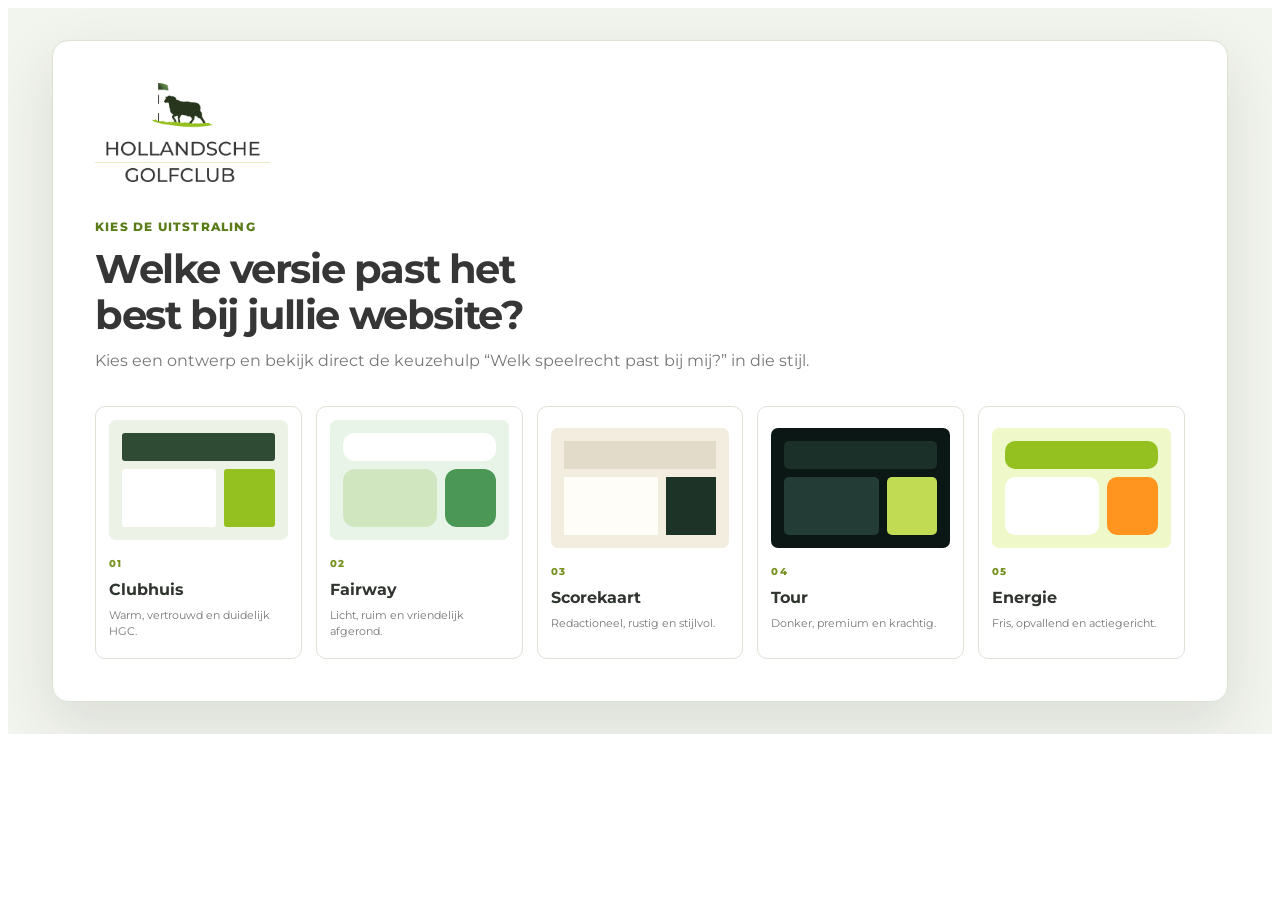
==== index.html @ dd76218d "Rustiger advies en koppen die netjes afbreken Het gemarkeerde blok onderaan de advieskaart zei bij e" ====
<!doctype html>
<html lang="nl">
  <head>
    <meta charset="UTF-8" />
    <meta name="viewport" content="width=device-width, initial-scale=1.0" />
    <meta name="description" content="Ontdek welk speelrecht van de Hollandsche Golfclub het beste bij jouw golfgedrag past." />
    <title>Ontdek jouw beste speelrecht | Hollandsche Golfclub</title>
    <link rel="preconnect" href="https://fonts.googleapis.com" />
    <link rel="preconnect" href="https://fonts.gstatic.com" crossorigin />
    <link href="https://fonts.googleapis.com/css2?family=Montserrat:wght@400;500;600;700;800&display=swap" rel="stylesheet" />
    <link rel="stylesheet" href="wordpress/wp-content/plugins/hgc-keuzehulp/styles.css" />
  </head>
  <body>
    <main class="hgc-calculator hgc-calculator--launcher" data-calculator-mode="launcher" data-design="clubhouse">
      <section class="design-picker" id="hgc-design-picker" aria-labelledby="hgc-design-title">
        <div class="design-picker__header">
          <img src="wordpress/wp-content/plugins/hgc-keuzehulp/assets/hgc-logo.png" alt="Hollandsche Golfclub" />
          <p class="eyebrow">Kies de uitstraling</p>
          <h2 id="hgc-design-title">Welke versie past het best bij jullie website?</h2>
          <p>Kies een ontwerp en bekijk direct de keuzehulp “Welk speelrecht past bij mij?” in die stijl.</p>
        </div>
        <div class="design-options" role="list" aria-label="Beschikbare ontwerpen">
          <button class="design-option design-option--clubhouse" type="button" data-design-choice="clubhouse" role="listitem"><span class="design-preview" aria-hidden="true"><i></i><i></i><i></i></span><span class="design-option__number">01</span><strong>Clubhuis</strong><small>Warm, vertrouwd en duidelijk HGC.</small></button>
          <button class="design-option design-option--fairway" type="button" data-design-choice="fairway" role="listitem"><span class="design-preview" aria-hidden="true"><i></i><i></i><i></i></span><span class="design-option__number">02</span><strong>Fairway</strong><small>Licht, ruim en vriendelijk afgerond.</small></button>
          <button class="design-option design-option--scorecard" type="button" data-design-choice="scorecard" role="listitem"><span class="design-preview" aria-hidden="true"><i></i><i></i><i></i></span><span class="design-option__number">03</span><strong>Scorekaart</strong><small>Redactioneel, rustig en stijlvol.</small></button>
          <button class="design-option design-option--night" type="button" data-design-choice="night" role="listitem"><span class="design-preview" aria-hidden="true"><i></i><i></i><i></i></span><span class="design-option__number">04</span><strong>Tour</strong><small>Donker, premium en krachtig.</small></button>
          <button class="design-option design-option--energy" type="button" data-design-choice="energy" role="listitem"><span class="design-preview" aria-hidden="true"><i></i><i></i><i></i></span><span class="design-option__number">05</span><strong>Energie</strong><small>Fris, opvallend en actiegericht.</small></button>
        </div>
      </section>
      <div class="calculator-stage" data-mode-panel="choice" hidden>
        <button class="launcher-back" type="button" data-back-to-designs><span aria-hidden="true">←</span> Ander ontwerp kiezen</button>
        <div class="hgc-calculator" data-calculator-mode="choice">
      <section class="calculator-shell" id="calculator" aria-labelledby="calculator-title">
        <div class="calculator-topbar">
          <div><p class="eyebrow">Jouw keuzehulp</p><h2 id="calculator-title">Ontdek jouw beste speelrecht</h2></div>
          <div class="calculator-topbar-meta"><img class="calculator-brand-logo" src="wordpress/wp-content/plugins/hgc-keuzehulp/assets/hgc-logo.png" alt="Hollandsche Golfclub" /><p class="step-label" aria-live="polite">Stap <strong id="current-step">1</strong> van 2</p></div>
        </div>
        <div class="progress" aria-hidden="true"><span class="progress-bar" id="progress-bar"></span></div>
        <form id="calculator-form" novalidate>
          <section class="form-step is-active" data-step="1">
            <div class="step-heading"><span class="step-number">01</span><div><h3>Hoe ziet jouw golfjaar eruit?</h3><p>Vul per baantype in hoeveel rondes van 9 holes je ongeveer speelt.</p></div></div>
            <div class="round-plan-grid">
              <article class="round-plan-card">
                <div class="round-plan-title"><span class="choice-icon">9</span><div><h4>Grote baan</h4><p>Volwaardige golfbaan</p></div></div>
                <div class="field-group">
                <div class="field-label-row"><label for="large-rounds-number">Rondes per jaar</label><div class="number-suffix"><input id="large-rounds-number" type="number" min="0" max="400" value="20" inputmode="numeric" /><span>rondes</span></div></div>
                  <input id="large-rounds" class="range" type="range" min="0" max="400" value="20" /><div class="range-scale"><span>0</span><span>200</span><span>400</span></div>
                </div>
                <div class="field-group field-group--last"><label id="large-course-label" for="large-course">Op welke grote baan speel je meestal?</label><select id="large-course" aria-labelledby="large-course-label" required></select><p class="field-help" id="large-course-help">De baan bepaalt hoeveel credits een ronde kost.</p></div>
              </article>
              <article class="round-plan-card">
                <div class="round-plan-title"><span class="choice-icon choice-icon--flag">⚑</span><div><h4>Kleine baan</h4><p>Baan met korte holes</p></div></div>
                <div class="field-group">
                <div class="field-label-row"><label for="small-rounds-number">Rondes per jaar</label><div class="number-suffix"><input id="small-rounds-number" type="number" min="0" max="400" value="10" inputmode="numeric" /><span>rondes</span></div></div>
                  <input id="small-rounds" class="range" type="range" min="0" max="400" value="10" /><div class="range-scale"><span>0</span><span>200</span><span>400</span></div>
                </div>
                <div class="field-group field-group--last"><label id="small-course-label" for="small-course">Op welke kleine baan speel je meestal?</label><select id="small-course" aria-labelledby="small-course-label" required></select><p class="field-help" id="small-course-help">Voor Shortgolf gelden andere creditwaarden.</p></div>
              </article>
            </div>
            <div class="field-row field-row--settings">
              <div class="field-group"><label for="age-category">Voor wie bereken je dit?</label><select id="age-category"><option value="adult">Volwassene</option><option value="youth">Jeugd t/m 17 jaar</option></select></div>
              <label class="toggle-row toggle-row--inline"><input id="off-peak" type="checkbox" /><span class="toggle" aria-hidden="true"></span><span><strong>Ik speel vooral in de daluren</strong><small>We nemen het dalurenspeelrecht mee als dat past.</small></span></label>
            </div>
            <div class="form-error" id="rounds-error" role="alert" hidden>Vul bij de grote of kleine baan minimaal 1 ronde in.</div>
            <div class="form-actions form-actions--end"><button class="button button--primary" type="submit">Ontdek mijn beste speelrecht <span>→</span></button></div>
          </section>
          <section class="form-step result-step" data-step="2" hidden aria-live="polite">
            <div id="result-content"></div>
            <div class="form-actions form-actions--result"><button class="button button--text" type="button" data-back>← Keuzes aanpassen</button><button class="button button--ghost" type="button" id="restart">Opnieuw beginnen</button></div>
          </section>
        </form>
      </section>
        </div>
      </div>
    </main>
    <script src="wordpress/wp-content/plugins/hgc-keuzehulp/hgc-config.js"></script>
    <script src="wordpress/wp-content/plugins/hgc-keuzehulp/calculator.js"></script>
    <script src="wordpress/wp-content/plugins/hgc-keuzehulp/launcher.js"></script>
  </body>
</html>
---- wordpress/wp-content/plugins/hgc-keuzehulp/styles.css ----
.hgc-calculator {
  --ink: #363636;
  --ink-soft: #777777;
  --green: #95c120;
  --green-deep: #263225;
  --green-light: #eaf3d1;
  --lime: #95c120;
  --cream: #f8f8f8;
  --paper: #ffffff;
  --orange: #ff941f;
  --blue: #0c71c3;
  --line: #dedede;
  --shadow: 0 12px 35px rgba(0, 0, 0, 0.1);
  --radius: 8px;
}

.hgc-calculator, .hgc-calculator * { box-sizing: border-box; }
.hgc-calculator { width: 100%; margin: 0; overflow: visible; color: var(--ink); font-family: "Montserrat", Arial, sans-serif; }
.hgc-calculator[data-calculator-mode="launcher"], .hgc-calculator[data-calculator-mode="comparison"] { padding: 32px; overflow: hidden; background: #f2f4ee; }
.hgc-calculator button, .hgc-calculator input, .hgc-calculator select { font: inherit; }
.hgc-calculator button, .hgc-calculator a { -webkit-tap-highlight-color: transparent; }
.hgc-calculator [hidden] { display: none !important; }

/* Het WordPress-thema mag de keuzehulp niet overschrijven. Kleur, regelafstand
   en afbreekstreepjes zetten we daarom zelf: een thema dat h4 wit maakt of
   hyphens aanzet, veranderde anders de weergave op de live site. */
.hgc-calculator { line-height: 1.55; }
.hgc-calculator, .hgc-calculator * { -webkit-hyphens: manual; hyphens: manual; }
.hgc-calculator h1, .hgc-calculator h2, .hgc-calculator h3, .hgc-calculator h4, .hgc-calculator h5, .hgc-calculator h6 { margin-top: 0; color: var(--ink); font-family: "Montserrat", Arial, sans-serif; text-transform: none; text-shadow: none; text-wrap: balance; }
.hgc-calculator p, .hgc-calculator li, .hgc-calculator small, .hgc-calculator strong, .hgc-calculator label, .hgc-calculator span { color: inherit; }

/* Gecombineerde start: één rustige entree voor beide rekenroutes. */
.hgc-calculator--launcher { background: radial-gradient(circle at 12% 8%, rgba(149,193,32,.13), transparent 30%), linear-gradient(145deg, #f5f7f1 0%, #edf2e6 100%); }
.hgc-calculator .launcher-shell { border-color: #d8e3c8; box-shadow: 0 22px 60px rgba(43,61,31,.13); }
.hgc-calculator .launcher-hero { min-height: 270px; padding: 50px 52px; display: grid; grid-template-columns: minmax(0, 1fr) auto; align-items: center; gap: 48px; overflow: hidden; position: relative; color: white; background: linear-gradient(120deg, #223426 0%, #365238 58%, #587a38 100%); }
.hgc-calculator .launcher-hero::before { content: ""; width: 430px; height: 430px; position: absolute; top: -270px; right: 2%; border: 1px solid rgba(255,255,255,.13); border-radius: 50%; box-shadow: 0 0 0 62px rgba(255,255,255,.025), 0 0 0 125px rgba(255,255,255,.02); }
.hgc-calculator .launcher-hero-copy { max-width: 700px; position: relative; z-index: 1; }
.hgc-calculator .launcher-hero .eyebrow { color: #c4e36c; }
.hgc-calculator .launcher-hero h2 { max-width: 690px; margin-bottom: 15px; color: white; font-size: clamp(31px, 4vw, 47px); line-height: 1.08; letter-spacing: -.035em; }
.hgc-calculator .launcher-hero p:last-child { max-width: 620px; margin-bottom: 0; color: rgba(255,255,255,.78); font-size: 16px; line-height: 1.65; }
.hgc-calculator .launcher-logo-card { width: 235px; min-height: 133px; padding: 22px 24px; display: grid; place-items: center; position: relative; z-index: 1; border: 1px solid rgba(255,255,255,.34); border-radius: 10px; background: rgba(255,255,255,.96); box-shadow: 0 14px 35px rgba(12,25,12,.18); }
.hgc-calculator .launcher-logo-card img { display: block; width: 100%; height: auto; }
.hgc-calculator .launcher-body { padding: 42px 52px 40px; }
.hgc-calculator .launcher-heading { margin-bottom: 28px; display: flex; align-items: flex-start; gap: 17px; }
.hgc-calculator .launcher-heading .step-number { padding-top: 7px; }
.hgc-calculator .launcher-heading h3 { margin-bottom: 6px; font-size: 24px; }
.hgc-calculator .launcher-heading p { margin-bottom: 0; color: var(--ink-soft); font-size: 14px; }
.hgc-calculator .launcher-options { display: grid; grid-template-columns: repeat(2, minmax(0, 1fr)); gap: 18px; }
.hgc-calculator .launcher-option { min-width: 0; min-height: 250px; padding: 26px; display: flex; align-items: flex-start; gap: 19px; border: 1px solid #d9e2ce; border-radius: 9px; color: var(--ink); background: linear-gradient(145deg, #fff 0%, #f8faf4 100%); text-align: left; cursor: pointer; box-shadow: 0 5px 18px rgba(47,66,31,.045); transition: transform .22s ease, border-color .22s ease, box-shadow .22s ease; }
.hgc-calculator .launcher-option:hover, .hgc-calculator .launcher-option:focus-visible { outline: 0; transform: translateY(-4px); border-color: #a9c45d; box-shadow: 0 16px 34px rgba(54,75,36,.12); }
.hgc-calculator .launcher-option:focus-visible { box-shadow: 0 0 0 4px rgba(149,193,32,.22), 0 16px 34px rgba(54,75,36,.12); }
.hgc-calculator .launcher-option-icon { flex: 0 0 54px; width: 54px; height: 54px; display: grid; place-items: center; border-radius: 50%; color: #527118; background: #e9f3ce; font-size: 16px; font-weight: 800; }
.hgc-calculator .launcher-option--comparison .launcher-option-icon { color: #9a5918; background: #fff0d9; font-size: 23px; }
.hgc-calculator .launcher-option-copy, .hgc-calculator .launcher-option-copy > span, .hgc-calculator .launcher-option-copy > strong, .hgc-calculator .launcher-option-copy > small { display: block; }
.hgc-calculator .launcher-tag { margin: 3px 0 9px; color: #6e8f25; font-size: 10px; font-weight: 800; letter-spacing: .1em; text-transform: uppercase; }
.hgc-calculator .launcher-option--comparison .launcher-tag { color: #ae6a28; }
.hgc-calculator .launcher-option-copy > strong { max-width: 330px; font-size: 20px; line-height: 1.28; }
.hgc-calculator .launcher-option-copy > small { min-height: 62px; margin-top: 10px; color: var(--ink-soft); font-size: 13px; line-height: 1.55; }
.hgc-calculator .launcher-link { margin-top: 18px; color: #557817; font-size: 13px; font-weight: 800; }
.hgc-calculator .launcher-link b { margin-left: 6px; font-size: 18px; transition: margin .18s; }
.hgc-calculator .launcher-option:hover .launcher-link b { margin-left: 10px; }
.hgc-calculator .launcher-assurance { max-width: max-content; margin: 28px auto 0; padding: 11px 16px; display: flex; align-items: center; gap: 10px; border-radius: 30px; color: #6f786b; background: #f5f8ef; text-align: left; font-size: 11px; }
.hgc-calculator .launcher-assurance span { flex: 0 0 24px; width: 24px; height: 24px; display: grid; place-items: center; border-radius: 50%; color: white; background: #84ae1d; font-size: 11px; font-weight: 800; }
.hgc-calculator .launcher-assurance p { margin: 0; line-height: 1.45; }
.hgc-calculator .launcher-assurance strong { display: block; color: #3f4b3b; font-size: 12px; }
.hgc-calculator .calculator-stage { max-width: 1060px; margin: 0 auto; }
.hgc-calculator .calculator-stage > .hgc-calculator { padding: 0; overflow: visible; background: transparent; }
.hgc-calculator .launcher-back { margin: 0 0 13px; padding: 9px 4px; border: 0; color: #526e24; background: transparent; cursor: pointer; font-size: 13px; font-weight: 700; }
.hgc-calculator .launcher-back:hover { color: #304411; text-decoration: underline; }
.hgc-calculator .launcher-back span { margin-right: 5px; font-size: 17px; }

.hgc-calculator .eyebrow { margin: 0 0 10px; color: #5a7d19; text-transform: uppercase; font-size: 12px; font-weight: 800; letter-spacing: .1em; }
.hgc-calculator h1, .hgc-calculator h2, .hgc-calculator h3, .hgc-calculator h4, .hgc-calculator p { margin-top: 0; }
.hgc-calculator h1, .hgc-calculator h2, .hgc-calculator h3, .hgc-calculator h4, .hgc-calculator .result-hero h3 { font-family: "Montserrat", Arial, sans-serif; }

.hgc-calculator .calculator-shell { scroll-margin-top: 18px; max-width: 1060px; margin: 0 auto; background: var(--paper); border: 1px solid #dfe5d8; border-radius: var(--radius); box-shadow: 0 14px 42px rgba(48, 62, 40, .1); position: relative; z-index: 2; overflow: hidden; }
.hgc-calculator .calculator-topbar { padding: 34px 44px 24px; display: flex; justify-content: space-between; align-items: end; }
.hgc-calculator .calculator-topbar { color: var(--ink); background: linear-gradient(135deg, #ffffff 0%, #f3f7e9 100%); }
.hgc-calculator .calculator-topbar .eyebrow { color: #61831d; }
.hgc-calculator .calculator-topbar h2 { margin-bottom: 0; font-size: 27px; font-weight: 700; }
.hgc-calculator .calculator-topbar-meta { flex: 0 0 auto; display: grid; justify-items: end; gap: 9px; }
.hgc-calculator .calculator-brand-logo { width: 148px; height: auto; display: block; }
.hgc-calculator .step-label { margin: 0; color: #6f786b; font-size: 14px; }
.hgc-calculator .step-label strong { color: #5d7d1d; }
.hgc-calculator .progress { height: 5px; background: #edf0eb; }
.hgc-calculator .progress-bar { display: block; height: 100%; width: 33.333%; background: var(--green); transition: width .35s ease; }
.hgc-calculator .form-step { padding: 44px; animation: stepIn .32s ease both; }
@keyframes stepIn { from { opacity: 0; transform: translateY(8px); } to { opacity: 1; transform: none; } }
.hgc-calculator .step-heading { display: flex; gap: 18px; margin-bottom: 40px; align-items: flex-start; }
.hgc-calculator .step-number { color: var(--orange); font-size: 12px; font-weight: 800; letter-spacing: .1em; padding-top: 8px; }
.hgc-calculator .step-heading h3 { margin-bottom: 5px; font-size: 25px; }
.hgc-calculator .step-heading p { margin: 0; color: var(--ink-soft); }
.hgc-calculator .field-group { min-width: 0; margin: 0 0 34px; padding: 0; border: 0; }
.hgc-calculator .field-group--last { margin-bottom: 0; }
.hgc-calculator .field-group label, .hgc-calculator .field-group legend, .hgc-calculator .cost-panel > label { display: block; margin-bottom: 12px; color: var(--ink); font-weight: 700; font-size: 15px; }
.hgc-calculator .field-label-row { display: flex; align-items: center; justify-content: space-between; gap: 20px; }
.hgc-calculator .number-suffix { height: 48px; display: flex; align-items: center; border: 1px solid var(--line); border-radius: 6px; background: white; overflow: hidden; }
.hgc-calculator .number-suffix input { width: 58px; height: 100%; padding: 0 0 0 13px; border: 0; outline: 0; color: #5a7d19; font-weight: 700; }
.hgc-calculator .number-suffix span { padding-right: 13px; color: var(--ink-soft); font-size: 13px; }
.hgc-calculator .range { width: 100%; height: 8px; margin: 19px 0 4px; appearance: none; border-radius: 20px; background: linear-gradient(90deg, var(--green) 0 23%, #dfe5df 23%); accent-color: var(--green); }
.hgc-calculator .range::-webkit-slider-thumb { appearance: none; width: 27px; height: 27px; border: 5px solid white; border-radius: 50%; background: var(--green); box-shadow: 0 2px 9px rgba(0,0,0,.18); cursor: pointer; }
.hgc-calculator .range-scale { display: flex; justify-content: space-between; color: #839189; font-size: 12px; }
.hgc-calculator .choice-grid { display: grid; gap: 12px; }
.hgc-calculator .choice-grid--two { grid-template-columns: repeat(2, 1fr); }
.hgc-calculator .choice-grid--three { grid-template-columns: repeat(3, 1fr); }
.hgc-calculator .choice-card { min-height: 84px; margin: 0 !important; padding: 15px; border: 1px solid var(--line); border-radius: 6px; display: flex !important; align-items: center; gap: 13px; cursor: pointer; transition: .2s ease; }
.hgc-calculator .choice-card:hover { border-color: #9bb6a7; transform: translateY(-1px); }
.hgc-calculator .choice-card:has(input:checked) { border: 2px solid var(--green); padding: 14px; background: #f7faed; box-shadow: none; }
.hgc-calculator .choice-card input { position: absolute; opacity: 0; pointer-events: none; }
.hgc-calculator .choice-card strong, .hgc-calculator .choice-card small { display: block; }
.hgc-calculator .choice-card small { margin-top: 3px; color: var(--ink-soft); font-weight: 400; }
.hgc-calculator .choice-icon { flex: 0 0 42px; width: 42px; height: 42px; display: grid; place-items: center; border-radius: 50%; background: var(--green-light); color: #5a7d19; font: 800 17px/1 "Montserrat", sans-serif; }
.hgc-calculator .choice-icon--flag { font-family: inherit; }
.hgc-calculator .field-row { display: grid; grid-template-columns: 1.35fr .65fr; gap: 18px; }
.hgc-calculator .round-plan-grid { margin-bottom: 30px; display: grid; grid-template-columns: 1fr; gap: 0; border: 1px solid #dce5d3; border-radius: 10px; background: #fff; box-shadow: 0 10px 28px rgba(48,62,40,.06); }
.hgc-calculator .round-plan-card { min-width: 0; padding: 28px 30px; display: grid; grid-template-columns: 190px minmax(240px, .9fr) minmax(300px, 1.1fr); align-items: start; gap: 28px; border: 0; background: transparent; }
.hgc-calculator .round-plan-card + .round-plan-card { border-top: 1px solid #e5eadf; }
.hgc-calculator .round-plan-card:first-child { border-radius: 9px 9px 0 0; }
.hgc-calculator .round-plan-card:last-child { border-radius: 0 0 9px 9px; }
.hgc-calculator .round-plan-title { margin: 0; padding: 1px 0 0; display: flex; align-items: center; gap: 13px; border: 0; }
.hgc-calculator .round-plan-title .choice-icon { border-radius: 9px; }
.hgc-calculator .round-plan-title h4 { margin: 0 0 4px; font-size: 20px; }
.hgc-calculator .round-plan-title h4 { white-space: nowrap; }
.hgc-calculator .round-plan-title p { margin: 0; color: var(--ink-soft); font-size: 12px; }
.hgc-calculator .round-plan-card .field-group { margin: 0; }
.hgc-calculator .round-plan-card .field-group--last { margin: 0; padding: 0; border: 0; }
.hgc-calculator .round-plan-card .field-label-row { align-items: center; flex-direction: row; gap: 16px; }
.hgc-calculator .round-plan-card .field-label-row label { margin-bottom: 0; line-height: 1.4; }
.hgc-calculator .round-plan-card .number-suffix { flex: 0 0 128px; align-self: auto; border-color: #cad7bd; background: #fbfcf8; }
.hgc-calculator .round-plan-card .number-suffix input { flex: 1; width: 56px; font-size: 17px; }
.hgc-calculator .round-plan-card .range { margin-top: 22px; }
.hgc-calculator .round-plan-card .course-picker-button { min-height: 54px; }
.hgc-calculator .field-row--settings { margin-top: 4px; grid-template-columns: .7fr 1.3fr; align-items: stretch; }
.hgc-calculator .toggle-row--inline { min-height: 54px; margin: 0 0 34px; padding: 12px 16px; }
.hgc-calculator select { width: 100%; height: 54px; padding: 0 45px 0 16px; border: 1px solid var(--line); border-radius: 6px; color: var(--ink); background: white; outline: 0; }
.hgc-calculator select:focus, .hgc-calculator input:focus-visible { border-color: var(--green); box-shadow: 0 0 0 3px rgba(149,193,32,.18); }
.hgc-calculator .course-select-native { display: none !important; }
.hgc-calculator .course-picker { position: relative; z-index: 12; }
.hgc-calculator .course-picker.is-open { z-index: 100; }
.hgc-calculator .course-picker-button { width: 100%; min-height: 60px; padding: 10px 12px 10px 16px; display: flex; align-items: center; justify-content: space-between; gap: 16px; border: 1px solid var(--line); border-radius: 7px; color: var(--ink); background: white; text-align: left; cursor: pointer; transition: border-color .18s, box-shadow .18s, background .18s; }
.hgc-calculator .course-picker-button:hover { border-color: #a8bc78; background: #fcfdf9; }
.hgc-calculator .course-picker-button:focus-visible, .hgc-calculator .course-picker.is-open .course-picker-button { outline: 0; border-color: var(--green); box-shadow: 0 0 0 3px rgba(149,193,32,.18); }
.hgc-calculator .course-picker-value { min-width: 0; display: block; }
.hgc-calculator .course-picker-value strong, .hgc-calculator .course-picker-value small { display: block; overflow: hidden; text-overflow: ellipsis; white-space: nowrap; }
.hgc-calculator .course-picker-value strong { font-size: 14px; font-weight: 700; }
.hgc-calculator .course-picker-value small { margin-top: 3px; color: var(--ink-soft); font-size: 12px; }
.hgc-calculator .course-picker-chevron { flex: 0 0 34px; width: 34px; height: 34px; display: grid; place-items: center; border-radius: 50%; color: #587816; background: var(--green-light); font-size: 22px; line-height: 1; transition: transform .2s; }
.hgc-calculator .course-picker.is-open .course-picker-chevron { transform: rotate(180deg); }
.hgc-calculator .course-picker-menu { position: absolute; top: calc(100% + 8px); right: 0; left: 0; max-height: 330px; padding: 7px; overflow-y: auto; border: 1px solid #cfdabc; border-radius: 8px; background: white; box-shadow: 0 18px 42px rgba(48, 62, 40, .18); }
.hgc-calculator .course-picker-option { width: 100%; min-height: 56px; padding: 10px 12px; display: flex; align-items: center; justify-content: space-between; gap: 14px; border: 0; border-radius: 6px; color: var(--ink); background: transparent; text-align: left; cursor: pointer; }
.hgc-calculator .course-picker-option + .course-picker-option { margin-top: 2px; }
.hgc-calculator .course-picker-option:hover, .hgc-calculator .course-picker-option:focus-visible { outline: 0; background: #f3f7e9; }
.hgc-calculator .course-picker-option[aria-selected="true"] { color: #405d0f; background: #eaf3cf; }
.hgc-calculator .course-picker-option strong, .hgc-calculator .course-picker-option small { display: block; }
.hgc-calculator .course-picker-option strong { font-size: 13px; font-weight: 700; }
.hgc-calculator .course-picker-option small { margin-top: 3px; color: var(--ink-soft); font-size: 11px; }
.hgc-calculator .course-picker-check { flex: 0 0 25px; width: 25px; height: 25px; display: grid; place-items: center; border-radius: 50%; color: white; background: #7fa719; font-size: 12px; font-weight: 800; opacity: 0; }
.hgc-calculator .course-picker-option[aria-selected="true"] .course-picker-check { opacity: 1; }
.hgc-calculator .course-picker-menu::-webkit-scrollbar { width: 10px; }
.hgc-calculator .course-picker-menu::-webkit-scrollbar-track { background: #f3f5ef; }
.hgc-calculator .course-picker-menu::-webkit-scrollbar-thumb { border: 3px solid #f3f5ef; border-radius: 10px; background: #a9bd75; }
.hgc-calculator .field-help, .hgc-calculator .cost-panel p { margin: 8px 0 0; color: var(--ink-soft); font-size: 12px; }
.hgc-calculator .toggle-row { padding: 18px; margin-bottom: 36px; display: flex; align-items: center; gap: 13px; border-radius: 6px; background: #f8f8f8; cursor: pointer; }
.hgc-calculator .toggle-row input { position: absolute; opacity: 0; }
.hgc-calculator .toggle { flex: 0 0 44px; width: 44px; height: 25px; padding: 3px; border-radius: 20px; background: #b9c4bd; transition: .2s; }
.hgc-calculator .toggle::after { content: ""; display: block; width: 19px; height: 19px; border-radius: 50%; background: white; box-shadow: 0 2px 5px rgba(0,0,0,.15); transition: .2s; }
.hgc-calculator .toggle-row input:checked + .toggle { background: var(--green); }
.hgc-calculator .toggle-row input:checked + .toggle::after { transform: translateX(19px); }
.hgc-calculator .toggle-row strong, .hgc-calculator .toggle-row small { display: block; }
.hgc-calculator .toggle-row small { margin-top: 3px; color: var(--ink-soft); font-size: 12px; }
.hgc-calculator .toggle-row--compact { margin-top: 28px; }
.hgc-calculator .form-actions { padding-top: 10px; display: flex; align-items: center; justify-content: space-between; gap: 14px; }
.hgc-calculator .form-actions--end { justify-content: flex-end; }
.hgc-calculator .button { min-height: 52px; padding: 0 22px; border: 0; border-radius: 6px; display: inline-flex; align-items: center; justify-content: center; gap: 14px; text-decoration: none; cursor: pointer; font-weight: 700; transition: transform .18s, box-shadow .18s, background .18s; }
.hgc-calculator .button:hover { transform: translateY(-2px); }
.hgc-calculator .button--primary { background: var(--green); color: white; box-shadow: none; }
.hgc-calculator .button--primary:hover { background: #86b519; box-shadow: none; }
.hgc-calculator .button--primary span { color: white; font-size: 20px; }
.hgc-calculator .button--text { padding-left: 0; background: transparent; color: #5a7d19; }
.hgc-calculator .button--ghost { background: #f0f0f0; color: var(--ink); }
.hgc-calculator .segmented-control { padding: 5px; display: grid; grid-template-columns: 1fr 1fr; border-radius: 6px; background: #f0f0f0; }
.hgc-calculator .segmented-control label { margin: 0 !important; cursor: pointer; }
.hgc-calculator .segmented-control input { position: absolute; opacity: 0; }
.hgc-calculator .segmented-control span { min-height: 48px; padding: 10px; display: grid; place-items: center; border-radius: 4px; text-align: center; color: var(--ink-soft); font-size: 14px; }
.hgc-calculator .segmented-control input:checked + span { color: #5a7d19; background: white; box-shadow: 0 2px 8px rgba(0,0,0,.08); }
.hgc-calculator .cost-panel { padding: 30px; border: 1px solid var(--line); border-radius: 6px; background: #f8f8f8; }
.hgc-calculator .currency-input { display: flex; align-items: center; border-bottom: 2px solid var(--green); }
.hgc-calculator .currency-input span { color: #5a7d19; font: 700 33px/1 "Montserrat", sans-serif; }
.hgc-calculator .currency-input input { width: 100%; padding: 6px 10px 9px; border: 0; outline: 0; background: transparent; color: var(--ink); font: 700 42px/1 "Montserrat", sans-serif; }
.hgc-calculator .form-error { margin: -20px 0 18px; padding: 12px 15px; border-radius: 10px; color: #8b271f; background: #fce8e5; font-size: 13px; }

.hgc-calculator .result-step { padding-top: 0; }
.hgc-calculator .result-hero { margin: 0 -44px; padding: 49px 44px 43px; text-align: center; background: linear-gradient(135deg, #f7faef 0%, #eaf2d8 100%); color: var(--ink); position: relative; overflow: hidden; border-bottom: 1px solid #d8e4bd; }
.hgc-calculator .result-hero::before, .hgc-calculator .result-hero::after { content: ""; position: absolute; border: 1px solid rgba(104,137,35,.13); border-radius: 50%; }
.hgc-calculator .result-hero::before { width: 300px; height: 300px; top: -160px; left: -70px; }
.hgc-calculator .result-hero::after { width: 230px; height: 230px; right: -100px; bottom: -145px; }
.hgc-calculator .result-hero--extra { background: linear-gradient(135deg, #fff8f1 0%, #f7e8da 100%); border-bottom-color: #edd6c4; }
.hgc-calculator .result-hero--equal { background: linear-gradient(135deg, #f5f8ef 0%, #e4ecd9 100%); }
.hgc-calculator .result-check { width: 42px; height: 42px; margin: 0 auto 16px; display: grid; place-items: center; border-radius: 50%; color: white; background: #89b719; font-weight: 800; box-shadow: 0 7px 18px rgba(111,151,22,.22); }
.hgc-calculator .result-hero .eyebrow { color: #63851d; }
.hgc-calculator .result-hero h3 { max-width: 700px; margin: 0 auto 12px; font-size: clamp(31px, 4vw, 48px); line-height: 1.05; }
.hgc-calculator .result-hero > p:last-child { margin-bottom: 0; color: #707a6c; }
.hgc-calculator .choice-costs { padding: 34px 0 4px; display: grid; grid-template-columns: repeat(3, minmax(0, 1fr)); gap: 14px; }
.hgc-calculator .choice-costs article { padding: 22px; border: 1px solid var(--line); border-radius: 7px; background: white; }
.hgc-calculator .choice-costs .choice-costs-total { border-color: #cadd98; background: #f5f9e9; }
.hgc-calculator .choice-costs p { margin: 0 0 12px; color: var(--ink-soft); font-size: 11px; font-weight: 800; letter-spacing: .08em; text-transform: uppercase; }
.hgc-calculator .choice-costs strong { display: block; color: var(--ink); font: 700 29px/1 "Montserrat", sans-serif; }
.hgc-calculator .choice-costs article > span { display: block; margin-top: 7px; color: var(--ink-soft); font-size: 12px; }
.hgc-calculator .comparison { padding: 40px 0 30px; display: grid; grid-template-columns: 1fr auto 1fr; align-items: stretch; gap: 22px; }
.hgc-calculator .comparison article { padding: 24px; border: 1px solid var(--line); border-radius: 6px; }
.hgc-calculator .comparison article p { margin-bottom: 15px; color: var(--ink-soft); font-size: 13px; font-weight: 700; text-transform: uppercase; letter-spacing: .09em; }
.hgc-calculator .comparison strong, .hgc-calculator .comparison span, .hgc-calculator .comparison b { display: block; }
.hgc-calculator .comparison strong { color: var(--ink); font: 700 35px/1 "Montserrat", sans-serif; }
.hgc-calculator .comparison span { margin: 6px 0 18px; color: var(--ink-soft); font-size: 13px; }
.hgc-calculator .comparison b { color: #5a7d19; font-size: 14px; }
.hgc-calculator .comparison-hgc { border-color: #cadd98 !important; background: #f7faed; }
.hgc-calculator .comparison-arrow { align-self: center; color: #5a7d19; font-size: 27px; }
.hgc-calculator .difference-card { padding: 19px 26px; border-radius: 6px; display: flex; align-items: center; justify-content: space-between; background: var(--lime); color: var(--green-deep); }
.hgc-calculator .difference-card--extra { background: #f6d8c8; color: #71371e; }
.hgc-calculator .difference-card--equal { background: var(--green-light); }
.hgc-calculator .difference-card > span { font-size: 13px; font-weight: 700; text-transform: uppercase; letter-spacing: .12em; }
.hgc-calculator .difference-card strong { font: 800 29px/1 "Montserrat", sans-serif; }
.hgc-calculator .difference-card small { font: 500 13px/1 "Montserrat", sans-serif; }
.hgc-calculator .recommendation { margin-top: 30px; padding: 30px; border: 1px solid var(--line); border-radius: 6px; display: grid; grid-template-columns: 1fr auto; align-items: center; gap: 24px; }
.hgc-calculator .recommendation--featured { border: 2px solid #bdd375; background: linear-gradient(135deg, #fff 0%, #f8fbeF 100%); box-shadow: 0 12px 30px rgba(75, 100, 36, .08); }
.hgc-calculator .recommendation h4 { margin-bottom: 9px; font-size: 23px; }
.hgc-calculator .recommendation-main > p:not(.eyebrow) { margin-bottom: 13px; color: var(--ink-soft); line-height: 1.55; }
.hgc-calculator .recommendation ul { margin: 0; padding-left: 18px; color: var(--ink-soft); font-size: 12px; }
.hgc-calculator .recommendation li + li { margin-top: 4px; }
.hgc-calculator .package-instruction { padding: 12px 14px; border-left: 3px solid var(--green); color: var(--ink) !important; background: #f3f7e9; font-size: 13px; font-weight: 650; }
.hgc-calculator .registration-switch { margin: 0 0 22px; }
.hgc-calculator .greenfee-note { margin: 14px 0 0; padding: 12px 14px; border-left: 3px solid var(--green); background: #f3f7e9; color: var(--ink); font-size: 13px; font-weight: 650; }
.hgc-calculator .coverage-warning { margin: 14px 0 0; padding: 12px 14px; border-left: 3px solid var(--orange); background: #fdf2e6; color: var(--ink); font-size: 13px; font-weight: 650; }
.hgc-calculator .registration-note { margin-bottom: 0 !important; font-size: 12px; }

/* Gemengd speelbeeld: de bezoeker kiest zelf tussen beide speelrechten. */
.hgc-calculator .advice-choice { display: grid; grid-template-columns: 1fr 1fr; gap: 20px; }
.hgc-calculator .advice-card { padding: 28px; border: 2px solid var(--line); border-radius: 8px; display: flex; flex-direction: column; background: white; box-shadow: 0 10px 28px rgba(48, 62, 40, .06); }
.hgc-calculator .advice-card--credits { border-color: #bdd375; background: linear-gradient(135deg, #fff 0%, #f8fbef 100%); }
.hgc-calculator .advice-card--shortgolf { border-color: #f4c088; background: linear-gradient(135deg, #fff 0%, #fff6ec 100%); }
.hgc-calculator .advice-card-question { margin-bottom: 14px; padding-bottom: 13px; border-bottom: 1px solid #e7ece0; color: var(--ink); font-size: 15px; font-weight: 800; }
.hgc-calculator .advice-card--shortgolf .advice-card-question { border-bottom-color: #f6e0c6; }
.hgc-calculator .advice-card .eyebrow { margin-bottom: 6px; }
.hgc-calculator .advice-card--shortgolf .eyebrow { color: var(--orange); }
.hgc-calculator .advice-card h4 { margin-bottom: 12px; font-size: 20px; line-height: 1.3; }
.hgc-calculator .advice-card-amount, .hgc-calculator .recommendation-amount, .hgc-calculator .next-option-amount { margin-bottom: 13px; color: var(--ink) !important; font: 800 32px/1 "Montserrat", sans-serif; }
.hgc-calculator .advice-card-amount small, .hgc-calculator .recommendation-amount small, .hgc-calculator .next-option-amount small { display: block; margin-top: 6px; color: var(--ink-soft); font: 500 13px/1.4 "Montserrat", sans-serif; }
.hgc-calculator .next-option-amount { font-size: 24px; }
.hgc-calculator .advice-card-coverage { margin-bottom: 13px; color: var(--ink-soft) !important; font-size: 13px; line-height: 1.55; }
.hgc-calculator .advice-card-instruction { margin-bottom: 20px; padding: 12px 14px; border-left: 3px solid var(--green); color: var(--ink) !important; background: #f3f7e9; font-size: 13px; font-weight: 650; }
.hgc-calculator .advice-card--shortgolf .advice-card-instruction { border-left-color: var(--orange); background: #fdf2e6; }
.hgc-calculator .advice-card-benefits-title { margin-bottom: 10px; color: var(--ink-soft) !important; font-size: 12px; font-weight: 800; text-transform: uppercase; letter-spacing: .09em; }
.hgc-calculator .advice-card-benefits { margin: 0 0 22px; padding: 0; display: grid; gap: 9px; list-style: none; }
.hgc-calculator .advice-card-benefits li { display: flex; align-items: flex-start; gap: 10px; color: var(--ink); font-size: 13px; font-weight: 600; line-height: 1.45; }
.hgc-calculator .advice-card-benefits li span { flex: 0 0 20px; width: 20px; height: 20px; display: grid; place-items: center; border-radius: 50%; color: white; background: #7fa719; font-size: 11px; font-weight: 800; }
.hgc-calculator .advice-card--shortgolf .advice-card-benefits li span { background: var(--orange); }
.hgc-calculator [data-registration-row][hidden] { display: none !important; }
.hgc-calculator .advice-card .button { margin-top: auto; }
.hgc-calculator .recommendation--shortgolf { border-color: #f4c088; background: linear-gradient(135deg, #fff 0%, #fff6ec 100%); }
.hgc-calculator .recommendation--shortgolf .eyebrow { color: var(--orange); }
.hgc-calculator .recommendation--shortgolf .package-instruction { border-left-color: var(--orange); background: #fdf2e6; }
.hgc-calculator .button--cta, .hgc-calculator .button--cta-tracked { max-width: 330px; min-height: 58px; white-space: normal; text-align: center; }
.hgc-calculator .button--cta { background: var(--orange); }
.hgc-calculator .button--cta:hover { background: #ff6600; }
.hgc-calculator .button--shortgolf { background: var(--orange); color: white; }
.hgc-calculator .button--shortgolf:hover { background: #ff6600; }
.hgc-calculator .button--shortgolf span { color: white; font-size: 20px; }
.hgc-calculator .button--secondary { border: 1px solid #8bb327; color: #567619; background: white; white-space: nowrap; }
.hgc-calculator .button--secondary:hover { background: #f6f9ee; }
.hgc-calculator .recommendation-actions { display: grid; gap: 9px; }
.hgc-calculator .next-option { margin-top: 14px; padding: 23px 25px; display: grid; grid-template-columns: 1fr auto; align-items: center; gap: 24px; border: 1px solid #d9e5bd; border-radius: 6px; background: #f6f9ee; }
.hgc-calculator .next-option .eyebrow { margin-bottom: 7px; }
.hgc-calculator .next-option h4 { margin-bottom: 7px; font-size: 18px; }
.hgc-calculator .next-option p:last-child { margin-bottom: 0; color: var(--ink-soft); font-size: 13px; line-height: 1.55; }
.hgc-calculator .next-option-link { color: #527417; font-size: 13px; font-weight: 800; text-decoration: none; white-space: nowrap; }
.hgc-calculator .next-option-link:hover { text-decoration: underline; }
.hgc-calculator .next-option-actions { display: grid; justify-items: end; gap: 9px; }
.hgc-calculator .included-benefits { margin-top: 22px; padding: 30px; border: 2px solid #cadd98; border-radius: 8px; background: linear-gradient(135deg, #fbfdf6 0%, #f0f6df 100%); box-shadow: 0 10px 28px rgba(86, 118, 25, .08); }
.hgc-calculator .included-benefits .eyebrow { margin-bottom: 6px; color: #5a7d19; }
.hgc-calculator .included-benefits h4 { margin-bottom: 22px; color: var(--ink); font-size: 24px; }
.hgc-calculator .included-benefits ul { margin: 0; padding: 0; display: grid; grid-template-columns: 1fr 1fr; gap: 13px 24px; list-style: none; }
.hgc-calculator .included-benefits li { display: flex; align-items: flex-start; gap: 11px; color: var(--ink); font-size: 14px; font-weight: 600; line-height: 1.45; }
.hgc-calculator .included-benefits li span { flex: 0 0 24px; width: 24px; height: 24px; display: grid; place-items: center; border-radius: 50%; color: white; background: #7fa719; font-size: 12px; font-weight: 800; }
/* Ontwerpkeuze: vijf visuele richtingen met dezelfde calculatorinhoud. */
.hgc-calculator .design-picker { width: min(1180px, calc(100% - 24px)); min-width: 0; scroll-margin-top: 18px; margin: 0 auto; padding: 42px; border: 1px solid #dbe3d4; border-radius: 16px; background: #fff; box-shadow: 0 22px 60px rgba(43,61,31,.12); }
.hgc-calculator .design-picker__header { max-width: 720px; margin-bottom: 32px; }
.hgc-calculator .design-picker__header img { width: 175px; height: auto; margin-bottom: 28px; }
.hgc-calculator .design-picker__header h2 { margin-bottom: 10px; font-size: clamp(27px, 3.5vw, 40px); line-height: 1.14; letter-spacing: -.035em; }
.hgc-calculator .design-picker__header > p:last-child { margin-bottom: 0; color: var(--ink-soft); line-height: 1.65; }
.hgc-calculator .design-options { display: grid; grid-template-columns: repeat(5, minmax(0, 1fr)); gap: 14px; }
.hgc-calculator .design-option { min-width: 0; padding: 13px 13px 18px; border: 1px solid #dce3d7; border-radius: 10px; color: #303530; background: #fff; text-align: left; cursor: pointer; transition: transform .2s, border-color .2s, box-shadow .2s; }
.hgc-calculator .design-option:hover, .hgc-calculator .design-option:focus-visible { outline: 0; transform: translateY(-4px); border-color: #91b53b; box-shadow: 0 15px 30px rgba(45,61,34,.13); }
.hgc-calculator .design-option:focus-visible { box-shadow: 0 0 0 4px rgba(149,193,32,.2), 0 15px 30px rgba(45,61,34,.13); }
.hgc-calculator .design-preview { height: 120px; margin-bottom: 16px; padding: 13px; display: grid; grid-template-columns: 1.3fr .7fr; grid-template-rows: 28px 1fr; gap: 8px; overflow: hidden; border-radius: 7px; background: var(--preview-bg); }
.hgc-calculator .design-preview i { display: block; border-radius: var(--preview-radius, 3px); background: var(--preview-card); }
.hgc-calculator .design-preview i:first-child { grid-column: 1 / -1; background: var(--preview-hero); }
.hgc-calculator .design-preview i:last-child { background: var(--preview-accent); }
.hgc-calculator .design-option__number { display: block; margin-bottom: 6px; color: #789323; font-size: 10px; font-weight: 800; letter-spacing: .12em; }
.hgc-calculator .design-option strong, .hgc-calculator .design-option small { display: block; }
.hgc-calculator .design-option strong { font-size: 16px; }
.hgc-calculator .design-option small { margin-top: 6px; color: #777; font-size: 11px; line-height: 1.45; }
.hgc-calculator .design-option--clubhouse { --preview-bg: #edf2e6; --preview-hero: #304b34; --preview-card: #fff; --preview-accent: #95c120; }
.hgc-calculator .design-option--fairway { --preview-bg: #e8f4e7; --preview-hero: #fff; --preview-card: #cfe6bf; --preview-accent: #4b9856; --preview-radius: 12px; }
.hgc-calculator .design-option--scorecard { --preview-bg: #f2eddf; --preview-hero: #e2dbc9; --preview-card: #fffdf7; --preview-accent: #1d3327; --preview-radius: 0; }
.hgc-calculator .design-option--night { --preview-bg: #0b1715; --preview-hero: #1c302a; --preview-card: #233c35; --preview-accent: #c1dc52; --preview-radius: 5px; }
.hgc-calculator .design-option--energy { --preview-bg: #eff8c9; --preview-hero: #95c120; --preview-card: #fff; --preview-accent: #ff941f; --preview-radius: 10px; }
.hgc-calculator .launcher-design-back { margin: -14px 0 25px; padding: 7px 0; border: 0; color: #5a7720; background: transparent; cursor: pointer; font-size: 12px; font-weight: 700; }
.hgc-calculator .launcher-design-back:hover { text-decoration: underline; }
.hgc-calculator .launcher-design-back span { margin-right: 5px; }

/* 02 Fairway: zacht, luchtig en organisch. */
.hgc-calculator[data-design="fairway"] { --green: #4d9b59; --green-deep: #183b29; --green-light: #dff0da; --orange: #d98b32; --line: #cfe0cb; --radius: 24px; background: linear-gradient(145deg, #eef8ed, #dfeede); }
.hgc-calculator[data-design="fairway"] .calculator-shell { border: 0; border-radius: 24px; box-shadow: 0 20px 55px rgba(36,83,45,.12); }
.hgc-calculator[data-design="fairway"] .launcher-hero { color: #183b29; background: radial-gradient(circle at 84% 20%, #cbe8bd 0 18%, transparent 19%), linear-gradient(135deg, #fff 0%, #e8f5e4 100%); }
.hgc-calculator[data-design="fairway"] .launcher-hero h2 { color: #183b29; }
.hgc-calculator[data-design="fairway"] .launcher-hero .eyebrow { color: #43834e; }
.hgc-calculator[data-design="fairway"] .launcher-hero p:last-child { color: #617767; }
.hgc-calculator[data-design="fairway"] .launcher-logo-card { border: 0; border-radius: 20px; box-shadow: 0 12px 30px rgba(41,92,50,.12); }
.hgc-calculator[data-design="fairway"] .launcher-option, .hgc-calculator[data-design="fairway"] .round-plan-grid, .hgc-calculator[data-design="fairway"] .round-plan-card, .hgc-calculator[data-design="fairway"] .recommendation, .hgc-calculator[data-design="fairway"] .next-option, .hgc-calculator[data-design="fairway"] .included-benefits { border-radius: 18px; }
.hgc-calculator[data-design="fairway"] .button, .hgc-calculator[data-design="fairway"] select, .hgc-calculator[data-design="fairway"] .course-picker-button { border-radius: 14px; }
.hgc-calculator[data-design="fairway"] .calculator-topbar { background: linear-gradient(135deg, #fff, #eaf6e6); }

/* 03 Scorekaart: redactioneel, rustig en hoekig. */
.hgc-calculator[data-design="scorecard"] { --ink: #202a23; --ink-soft: #6f7068; --green: #1e442d; --green-deep: #15271d; --green-light: #ebe6d8; --orange: #a96832; --line: #cfc8b6; --radius: 0; background: #e9e3d5; }
.hgc-calculator[data-design="scorecard"] h1, .hgc-calculator[data-design="scorecard"] h2, .hgc-calculator[data-design="scorecard"] h3, .hgc-calculator[data-design="scorecard"] h4, .hgc-calculator[data-design="scorecard"] .result-hero h3 { font-family: Georgia, "Times New Roman", serif; letter-spacing: -.02em; }
.hgc-calculator[data-design="scorecard"] .calculator-shell { border: 1px solid #bcb4a1; border-radius: 0; box-shadow: 10px 10px 0 rgba(31,53,39,.1); }
.hgc-calculator[data-design="scorecard"] .launcher-hero { color: #202a23; background: #f4f0e6; border-bottom: 7px solid #1e442d; }
.hgc-calculator[data-design="scorecard"] .launcher-hero h2 { color: #202a23; font-size: clamp(34px, 4.5vw, 52px); }
.hgc-calculator[data-design="scorecard"] .launcher-hero .eyebrow, .hgc-calculator[data-design="scorecard"] .launcher-hero p:last-child { color: #5c655d; }
.hgc-calculator[data-design="scorecard"] .launcher-logo-card, .hgc-calculator[data-design="scorecard"] .launcher-option, .hgc-calculator[data-design="scorecard"] .button, .hgc-calculator[data-design="scorecard"] select, .hgc-calculator[data-design="scorecard"] .course-picker-button, .hgc-calculator[data-design="scorecard"] .recommendation, .hgc-calculator[data-design="scorecard"] .next-option, .hgc-calculator[data-design="scorecard"] .included-benefits { border-radius: 0; box-shadow: none; }
.hgc-calculator[data-design="scorecard"] .launcher-option { background: #fffdf7; }
.hgc-calculator[data-design="scorecard"] .calculator-topbar { border-bottom: 1px solid #cfc8b6; background: #f6f2e9; }

/* 04 Tour: donker en premium. */
.hgc-calculator[data-design="night"] { --ink: #f4f7f2; --ink-soft: #aebdb6; --green: #bddb4f; --green-deep: #08120f; --green-light: #253c32; --orange: #e2ad62; --line: #355047; --paper: #101d19; --radius: 12px; background: radial-gradient(circle at 80% 5%, #274238, transparent 35%), #07120f; }
.hgc-calculator[data-design="night"] .calculator-shell, .hgc-calculator[data-design="night"] .launcher-shell { border-color: #314a41; background: #101d19; box-shadow: 0 24px 65px rgba(0,0,0,.35); }
.hgc-calculator[data-design="night"] .launcher-hero { background: linear-gradient(125deg, #07120f, #193128 65%, #314c2d); }
.hgc-calculator[data-design="night"] .launcher-body, .hgc-calculator[data-design="night"] .form-step { background: #101d19; }
.hgc-calculator[data-design="night"] .launcher-option, .hgc-calculator[data-design="night"] .round-plan-grid, .hgc-calculator[data-design="night"] .round-plan-card, .hgc-calculator[data-design="night"] .choice-costs article, .hgc-calculator[data-design="night"] .recommendation, .hgc-calculator[data-design="night"] .next-option, .hgc-calculator[data-design="night"] .included-benefits, .hgc-calculator[data-design="night"] .toggle-row, .hgc-calculator[data-design="night"] .cost-panel { border-color: #355047; color: var(--ink); background: #172822; }
.hgc-calculator[data-design="night"] .calculator-topbar { background: linear-gradient(135deg, #11211c, #1b3129); }
.hgc-calculator[data-design="night"] .calculator-brand-logo { padding: 7px; border-radius: 7px; background: #fff; }
.hgc-calculator[data-design="night"] select, .hgc-calculator[data-design="night"] .number-suffix, .hgc-calculator[data-design="night"] .course-picker-button, .hgc-calculator[data-design="night"] .course-picker-menu { border-color: #456158; color: var(--ink); background: #20362f; }
.hgc-calculator[data-design="night"] .number-suffix input { color: #d0e87c; background: transparent; }
.hgc-calculator[data-design="night"] .course-picker-option { color: var(--ink); }
.hgc-calculator[data-design="night"] .course-picker-option:hover { background: #2a453b; }
.hgc-calculator[data-design="night"] .button--primary { color: #142016; }
.hgc-calculator[data-design="night"] .button--ghost { color: #e8eee9; background: #293b35; }
.hgc-calculator[data-design="night"] .launcher-design-back, .hgc-calculator[data-design="night"] .launcher-back, .hgc-calculator[data-design="night"] .button--text, .hgc-calculator[data-design="night"] .launcher-link, .hgc-calculator[data-design="night"] .launcher-tag, .hgc-calculator[data-design="night"] .next-option-link { color: #c8df78; }

/* 05 Energie: helder, rond en actiegericht. */
.hgc-calculator[data-design="energy"] { --ink: #263020; --ink-soft: #67715f; --green: #91c414; --green-deep: #243319; --green-light: #eaf7bd; --orange: #ff8a18; --line: #d8e4b4; --radius: 20px; background: linear-gradient(135deg, #f5fadf 0 55%, #fff0d7 100%); }
.hgc-calculator[data-design="energy"] .calculator-shell { border: 2px solid #cae27d; border-radius: 20px; box-shadow: 0 18px 0 rgba(123,156,39,.12); }
.hgc-calculator[data-design="energy"] .launcher-hero { background: linear-gradient(120deg, #84b80f 0%, #9fd11d 62%, #c8e958 100%); }
.hgc-calculator[data-design="energy"] .launcher-hero .eyebrow, .hgc-calculator[data-design="energy"] .launcher-hero p:last-child { color: rgba(28,48,15,.75); }
.hgc-calculator[data-design="energy"] .launcher-hero h2 { color: #203016; }
.hgc-calculator[data-design="energy"] .launcher-logo-card { border: 3px solid #fff; border-radius: 18px; transform: rotate(1.5deg); }
.hgc-calculator[data-design="energy"] .launcher-option, .hgc-calculator[data-design="energy"] .round-plan-grid, .hgc-calculator[data-design="energy"] .recommendation, .hgc-calculator[data-design="energy"] .next-option, .hgc-calculator[data-design="energy"] .included-benefits { border-radius: 16px; }
.hgc-calculator[data-design="energy"] .launcher-option--comparison, .hgc-calculator[data-design="energy"] .next-option { background: #fff7e9; border-color: #ffc777; }
.hgc-calculator[data-design="energy"] .button { border-radius: 30px; }
.hgc-calculator[data-design="energy"] .button--primary, .hgc-calculator[data-design="energy"] .button--cta { background: #ff8a18; }
.hgc-calculator[data-design="energy"] .button--primary:hover, .hgc-calculator[data-design="energy"] .button--cta:hover { background: #ed7908; }
.hgc-calculator[data-design="energy"] .calculator-topbar { background: linear-gradient(135deg, #fff, #f1f9d5); }

.hgc-calculator .result-disclaimer { margin: 0; padding-top: 18px; border-top: 1px solid var(--line); color: #76847e; font-size: 11px; line-height: 1.55; }
.hgc-calculator .result-disclaimer a { color: #5a7d19; }
.hgc-calculator .form-actions--result { padding-top: 30px; }

@media (max-width: 850px) {
  .hgc-calculator .design-options { grid-template-columns: repeat(2, minmax(0, 1fr)); }
  .hgc-calculator .design-option:last-child { grid-column: 1 / -1; }
  .hgc-calculator .launcher-hero { padding: 42px; }
  .hgc-calculator .launcher-logo-card { width: 190px; min-height: 108px; padding: 18px 20px; }
  .hgc-calculator .launcher-body { padding: 38px 42px; }
  .hgc-calculator .launcher-option { padding: 23px; flex-direction: column; }
  .hgc-calculator .calculator-shell { margin-left: 18px; margin-right: 18px; }
  .hgc-calculator .recommendation { grid-template-columns: 1fr; }
  .hgc-calculator .recommendation-actions { justify-items: start; }
  .hgc-calculator .next-option { grid-template-columns: 1fr; gap: 14px; }
  .hgc-calculator .next-option-actions { justify-items: start; }
  .hgc-calculator .button--cta { justify-self: start; }
  .hgc-calculator .round-plan-card { grid-template-columns: 145px minmax(220px, .9fr) minmax(260px, 1.1fr); gap: 22px; padding: 25px 24px; }
  .hgc-calculator .round-plan-title h4 { white-space: normal; }
}

@media (max-width: 620px) {
  .hgc-calculator { padding: 12px 0; }
  .hgc-calculator .calculator-shell { margin: 0 12px; border-radius: 8px; }
  .hgc-calculator .launcher-shell { margin: 0 12px; }
  .hgc-calculator .design-picker { width: calc(100% - 24px); margin: 0 12px; padding: 28px 20px; overflow: hidden; border-radius: 10px; }
  .hgc-calculator .design-picker__header { margin-bottom: 24px; }
  .hgc-calculator .design-picker__header img { width: 145px; margin-bottom: 22px; }
  .hgc-calculator .design-picker__header h2 { font-size: 27px; }
  .hgc-calculator .design-picker__header h2, .hgc-calculator .design-picker__header p { max-width: 100%; overflow-wrap: anywhere; }
  .hgc-calculator .design-options { width: 100%; min-width: 0; grid-template-columns: minmax(0, 1fr); }
  .hgc-calculator .design-option, .hgc-calculator .design-option:last-child { width: 100%; max-width: 100%; min-width: 0; grid-column: auto; }
  .hgc-calculator .design-preview { width: 100%; max-width: 100%; height: 92px; }
  .hgc-calculator .launcher-hero { min-height: 0; padding: 34px 25px 36px; grid-template-columns: 1fr; }
  .hgc-calculator .launcher-hero h2 { font-size: 31px; }
  .hgc-calculator .launcher-hero p:last-child { font-size: 14px; line-height: 1.55; }
  .hgc-calculator .launcher-logo-card { width: 158px; min-height: 90px; padding: 14px 16px; justify-self: start; grid-row: 1; }
  .hgc-calculator .launcher-hero-copy { grid-row: 2; }
  .hgc-calculator .launcher-body { padding: 29px 22px 26px; }
  .hgc-calculator .launcher-heading { margin-bottom: 22px; }
  .hgc-calculator .launcher-heading h3 { font-size: 21px; }
  .hgc-calculator .launcher-heading p { font-size: 12px; line-height: 1.5; }
  .hgc-calculator .launcher-options { grid-template-columns: 1fr; gap: 13px; }
  .hgc-calculator .launcher-option { min-height: 0; padding: 20px; flex-direction: row; gap: 14px; }
  .hgc-calculator .launcher-option-icon { flex-basis: 43px; width: 43px; height: 43px; font-size: 13px; }
  .hgc-calculator .launcher-option--comparison .launcher-option-icon { font-size: 19px; }
  .hgc-calculator .launcher-option-copy > strong { font-size: 17px; }
  .hgc-calculator .launcher-option-copy > small { min-height: 0; margin-top: 7px; font-size: 12px; }
  .hgc-calculator .launcher-link { margin-top: 12px; }
  .hgc-calculator .launcher-assurance { margin-top: 20px; border-radius: 8px; line-height: 1.5; }
  .hgc-calculator .calculator-stage { margin: 0; }
  .hgc-calculator .launcher-back { margin: 0 12px 8px; }
  .hgc-calculator .calculator-topbar { padding: 25px 22px 19px; align-items: flex-start; }
  .hgc-calculator .calculator-topbar-meta { gap: 7px; }
  .hgc-calculator .calculator-brand-logo { width: 105px; }
  .hgc-calculator .calculator-topbar h2 { font-size: 21px; }
  .hgc-calculator .calculator-topbar .eyebrow { margin-bottom: 7px; font-size: 10px; }
  .hgc-calculator .form-step { padding: 30px 22px; }
  .hgc-calculator .step-heading { margin-bottom: 30px; }
  .hgc-calculator .step-heading h3 { font-size: 21px; }
  .hgc-calculator .field-label-row { align-items: flex-start; }
  .hgc-calculator .field-label-row > label { max-width: 180px; }
  .hgc-calculator .choice-grid--two, .hgc-calculator .choice-grid--three { grid-template-columns: 1fr; }
  .hgc-calculator .choice-card { min-height: 70px; }
  .hgc-calculator .field-row { grid-template-columns: 1fr; gap: 0; }
  .hgc-calculator .round-plan-card { padding: 24px 20px; display: grid; grid-template-columns: 1fr; gap: 22px; }
  .hgc-calculator .round-plan-title { padding-bottom: 17px; border-bottom: 1px solid #edf0e9; }
  .hgc-calculator .round-plan-title h4 { white-space: normal; }
  .hgc-calculator .round-plan-card .field-label-row { align-items: flex-start; flex-direction: column; gap: 10px; }
  .hgc-calculator .round-plan-card .number-suffix { width: 100%; flex-basis: 48px; }
  .hgc-calculator .choice-costs { grid-template-columns: 1fr; }
  .hgc-calculator .advice-choice { grid-template-columns: 1fr; }
  .hgc-calculator .advice-card { padding: 22px; }
  .hgc-calculator .advice-card-amount { font-size: 28px; }
  .hgc-calculator .course-picker-menu { max-height: 280px; }
  .hgc-calculator .segmented-control { grid-template-columns: 1fr; }
  .hgc-calculator .cost-panel { padding: 22px; }
  .hgc-calculator .currency-input input { font-size: 36px; }
  .hgc-calculator .form-actions { align-items: stretch; flex-direction: column-reverse; }
  .hgc-calculator .form-actions--end { align-items: stretch; }
  .hgc-calculator .button { width: 100%; }
  .hgc-calculator .recommendation-actions { width: 100%; }
  .hgc-calculator .recommendation-actions .button { max-width: 100%; white-space: normal; text-align: center; }
  .hgc-calculator .result-step { padding-top: 0; }
  .hgc-calculator .result-hero { margin: 0 -22px; padding: 38px 22px 35px; }
  .hgc-calculator .comparison { grid-template-columns: 1fr; gap: 10px; }
  .hgc-calculator .comparison-arrow { justify-self: center; transform: rotate(90deg); }
  .hgc-calculator .difference-card { align-items: flex-start; flex-direction: column; gap: 8px; }
  .hgc-calculator .recommendation { padding: 22px; }
  .hgc-calculator .included-benefits ul { grid-template-columns: 1fr; }
  .hgc-calculator .included-benefits { padding: 24px 20px; }
}

@media (prefers-reduced-motion: reduce) {
  .hgc-calculator, .hgc-calculator *, .hgc-calculator *::before, .hgc-calculator *::after { scroll-behavior: auto !important; animation: none !important; transition: none !important; }
}
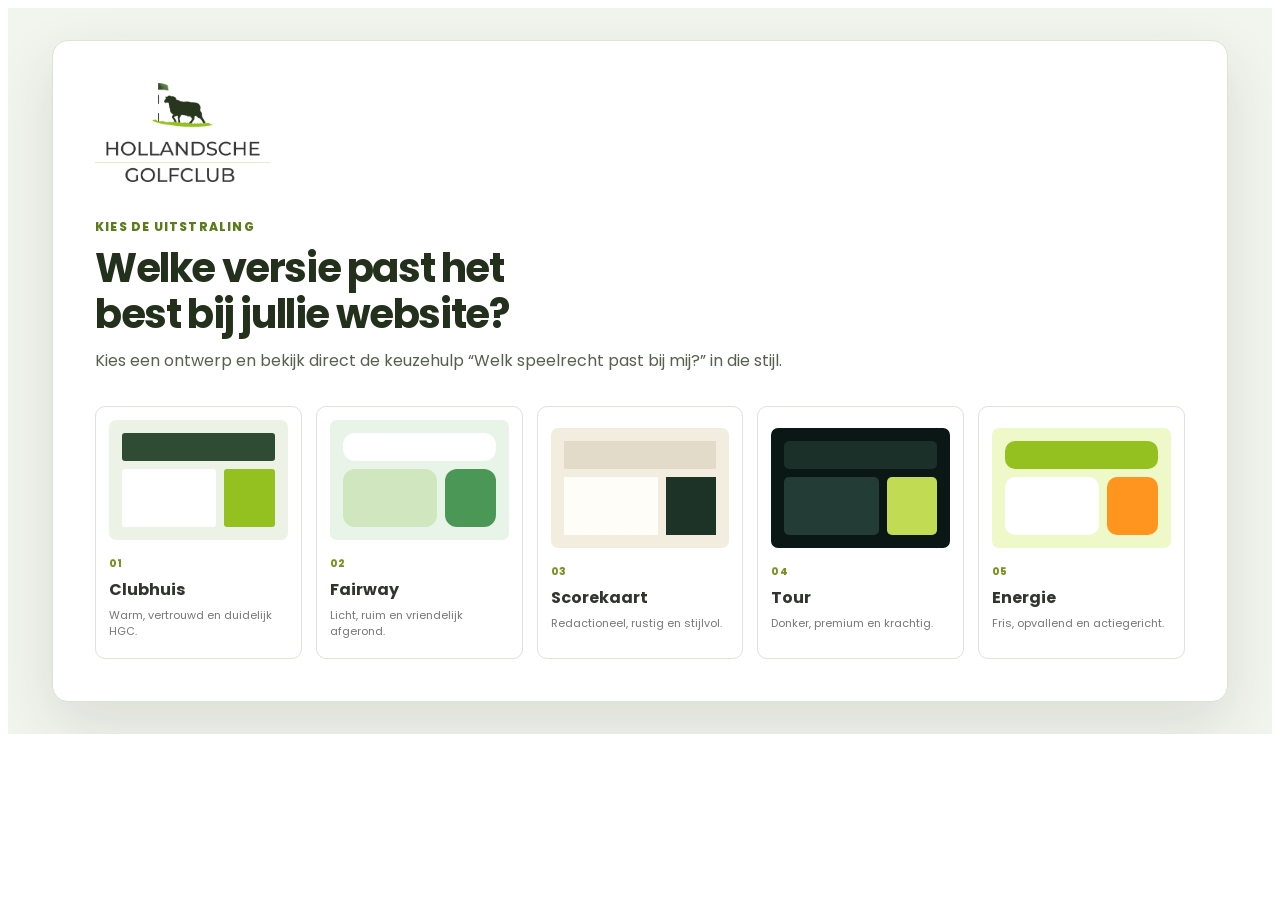
==== commit e04b7bf2: "Nieuwe vormgeving adviesscherm: kopregel, statkaarten, alternatiefkaart Eerste stap van de nieuwe vo" ====
--- a/index.html
+++ b/index.html
@@ -4,10 +4,10 @@
     <meta charset="UTF-8" />
     <meta name="viewport" content="width=device-width, initial-scale=1.0" />
     <meta name="description" content="Ontdek welk speelrecht van de Hollandsche Golfclub het beste bij jouw golfgedrag past." />
-    <title>Ontdek jouw beste speelrecht | Hollandsche Golfclub</title>
+    <title>Het best passende speelrecht | Hollandsche Golfclub</title>
     <link rel="preconnect" href="https://fonts.googleapis.com" />
     <link rel="preconnect" href="https://fonts.gstatic.com" crossorigin />
-    <link href="https://fonts.googleapis.com/css2?family=Montserrat:wght@400;500;600;700;800&display=swap" rel="stylesheet" />
+    <link href="https://fonts.googleapis.com/css2?family=Poppins:wght@400;500;600;700&display=swap" rel="stylesheet" />
     <link rel="stylesheet" href="wordpress/wp-content/plugins/hgc-keuzehulp/styles.css" />
   </head>
   <body>
@@ -32,26 +32,26 @@
         <div class="hgc-calculator" data-calculator-mode="choice">
       <section class="calculator-shell" id="calculator" aria-labelledby="calculator-title">
         <div class="calculator-topbar">
-          <div><p class="eyebrow">Jouw keuzehulp</p><h2 id="calculator-title">Ontdek jouw beste speelrecht</h2></div>
+          <div><p class="eyebrow">HGC-keuzehulp</p><h2 id="calculator-title">Het best passende speelrecht</h2></div>
           <div class="calculator-topbar-meta"><img class="calculator-brand-logo" src="wordpress/wp-content/plugins/hgc-keuzehulp/assets/hgc-logo.png" alt="Hollandsche Golfclub" /><p class="step-label" aria-live="polite">Stap <strong id="current-step">1</strong> van 2</p></div>
         </div>
         <div class="progress" aria-hidden="true"><span class="progress-bar" id="progress-bar"></span></div>
         <form id="calculator-form" novalidate>
           <section class="form-step is-active" data-step="1">
-            <div class="step-heading"><span class="step-number">01</span><div><h3>Hoe ziet jouw golfjaar eruit?</h3><p>Vul per baantype in hoeveel rondes van 9 holes je ongeveer speelt.</p></div></div>
+            <div class="step-heading"><span class="step-number">01</span><div><h3>Hoe ziet je golfjaar eruit?</h3><p>Vul per baantype in hoeveel rondes van 9 holes je speelt in 12 maanden.</p></div></div>
             <div class="round-plan-grid">
               <article class="round-plan-card">
-                <div class="round-plan-title"><span class="choice-icon">9</span><div><h4>Grote baan</h4><p>Volwaardige golfbaan</p></div></div>
+                <div class="round-plan-title"><span class="choice-icon">9</span><div><h4>Grote baan</h4><p>Par 3/4/5-baan</p></div></div>
                 <div class="field-group">
-                <div class="field-label-row"><label for="large-rounds-number">Rondes per jaar</label><div class="number-suffix"><input id="large-rounds-number" type="number" min="0" max="400" value="20" inputmode="numeric" /><span>rondes</span></div></div>
+                <div class="field-label-row"><label for="large-rounds-number">Hoeveel rondes van 9 holes per 12 maanden?</label><div class="number-suffix"><input id="large-rounds-number" type="number" min="0" max="400" value="20" inputmode="numeric" /><span>rondes</span></div></div>
                   <input id="large-rounds" class="range" type="range" min="0" max="400" value="20" /><div class="range-scale"><span>0</span><span>200</span><span>400</span></div>
                 </div>
                 <div class="field-group field-group--last"><label id="large-course-label" for="large-course">Op welke grote baan speel je meestal?</label><select id="large-course" aria-labelledby="large-course-label" required></select><p class="field-help" id="large-course-help">De baan bepaalt hoeveel credits een ronde kost.</p></div>
               </article>
               <article class="round-plan-card">
-                <div class="round-plan-title"><span class="choice-icon choice-icon--flag">⚑</span><div><h4>Kleine baan</h4><p>Baan met korte holes</p></div></div>
+                <div class="round-plan-title"><span class="choice-icon choice-icon--flag">⚑</span><div><h4>Kleine baan</h4><p>Shortgolfbaan / Par 3-baan</p></div></div>
                 <div class="field-group">
-                <div class="field-label-row"><label for="small-rounds-number">Rondes per jaar</label><div class="number-suffix"><input id="small-rounds-number" type="number" min="0" max="400" value="10" inputmode="numeric" /><span>rondes</span></div></div>
+                <div class="field-label-row"><label for="small-rounds-number">Hoeveel rondes per 12 maanden?</label><div class="number-suffix"><input id="small-rounds-number" type="number" min="0" max="400" value="10" inputmode="numeric" /><span>rondes</span></div></div>
                   <input id="small-rounds" class="range" type="range" min="0" max="400" value="10" /><div class="range-scale"><span>0</span><span>200</span><span>400</span></div>
                 </div>
                 <div class="field-group field-group--last"><label id="small-course-label" for="small-course">Op welke kleine baan speel je meestal?</label><select id="small-course" aria-labelledby="small-course-label" required></select><p class="field-help" id="small-course-help">Voor Shortgolf gelden andere creditwaarden.</p></div>
--- a/wordpress/wp-content/plugins/hgc-keuzehulp/styles.css
+++ b/wordpress/wp-content/plugins/hgc-keuzehulp/styles.css
@@ -1,21 +1,21 @@
 .hgc-calculator {
-  --ink: #363636;
-  --ink-soft: #777777;
-  --green: #95c120;
-  --green-deep: #263225;
-  --green-light: #eaf3d1;
+  --ink: #22301c;
+  --ink-soft: #57604f;
+  --green: #7cb63a;
+  --green-deep: #2f4d12;
+  --green-light: #e9f2d8;
   --lime: #95c120;
   --cream: #f8f8f8;
   --paper: #ffffff;
-  --orange: #ff941f;
+  --orange: #e2861f;
   --blue: #0c71c3;
-  --line: #dedede;
+  --line: #dfe3d6;
   --shadow: 0 12px 35px rgba(0, 0, 0, 0.1);
   --radius: 8px;
 }
 
 .hgc-calculator, .hgc-calculator * { box-sizing: border-box; }
-.hgc-calculator { width: 100%; margin: 0; overflow: visible; color: var(--ink); font-family: "Montserrat", Arial, sans-serif; }
+.hgc-calculator { width: 100%; margin: 0; overflow: visible; color: var(--ink); font-family: "Poppins", Arial, sans-serif; }
 .hgc-calculator[data-calculator-mode="launcher"], .hgc-calculator[data-calculator-mode="comparison"] { padding: 32px; overflow: hidden; background: #f2f4ee; }
 .hgc-calculator button, .hgc-calculator input, .hgc-calculator select { font: inherit; }
 .hgc-calculator button, .hgc-calculator a { -webkit-tap-highlight-color: transparent; }
@@ -26,7 +26,7 @@
    hyphens aanzet, veranderde anders de weergave op de live site. */
 .hgc-calculator { line-height: 1.55; }
 .hgc-calculator, .hgc-calculator * { -webkit-hyphens: manual; hyphens: manual; }
-.hgc-calculator h1, .hgc-calculator h2, .hgc-calculator h3, .hgc-calculator h4, .hgc-calculator h5, .hgc-calculator h6 { margin-top: 0; color: var(--ink); font-family: "Montserrat", Arial, sans-serif; text-transform: none; text-shadow: none; text-wrap: balance; }
+.hgc-calculator h1, .hgc-calculator h2, .hgc-calculator h3, .hgc-calculator h4, .hgc-calculator h5, .hgc-calculator h6 { margin-top: 0; color: var(--ink); font-family: "Poppins", Arial, sans-serif; text-transform: none; text-shadow: none; text-wrap: balance; }
 .hgc-calculator p, .hgc-calculator li, .hgc-calculator small, .hgc-calculator strong, .hgc-calculator label, .hgc-calculator span { color: inherit; }
 
 /* Gecombineerde start: één rustige entree voor beide rekenroutes. */
@@ -63,7 +63,7 @@
 .hgc-calculator .launcher-assurance span { flex: 0 0 24px; width: 24px; height: 24px; display: grid; place-items: center; border-radius: 50%; color: white; background: #84ae1d; font-size: 11px; font-weight: 800; }
 .hgc-calculator .launcher-assurance p { margin: 0; line-height: 1.45; }
 .hgc-calculator .launcher-assurance strong { display: block; color: #3f4b3b; font-size: 12px; }
-.hgc-calculator .calculator-stage { max-width: 1060px; margin: 0 auto; }
+.hgc-calculator .calculator-stage { max-width: none; margin: 0 auto; }
 .hgc-calculator .calculator-stage > .hgc-calculator { padding: 0; overflow: visible; background: transparent; }
 .hgc-calculator .launcher-back { margin: 0 0 13px; padding: 9px 4px; border: 0; color: #526e24; background: transparent; cursor: pointer; font-size: 13px; font-weight: 700; }
 .hgc-calculator .launcher-back:hover { color: #304411; text-decoration: underline; }
@@ -71,9 +71,9 @@
 
 .hgc-calculator .eyebrow { margin: 0 0 10px; color: #5a7d19; text-transform: uppercase; font-size: 12px; font-weight: 800; letter-spacing: .1em; }
 .hgc-calculator h1, .hgc-calculator h2, .hgc-calculator h3, .hgc-calculator h4, .hgc-calculator p { margin-top: 0; }
-.hgc-calculator h1, .hgc-calculator h2, .hgc-calculator h3, .hgc-calculator h4, .hgc-calculator .result-hero h3 { font-family: "Montserrat", Arial, sans-serif; }
-
-.hgc-calculator .calculator-shell { scroll-margin-top: 18px; max-width: 1060px; margin: 0 auto; background: var(--paper); border: 1px solid #dfe5d8; border-radius: var(--radius); box-shadow: 0 14px 42px rgba(48, 62, 40, .1); position: relative; z-index: 2; overflow: hidden; }
+.hgc-calculator h1, .hgc-calculator h2, .hgc-calculator h3, .hgc-calculator h4, .hgc-calculator .result-hero h3 { font-family: "Poppins", Arial, sans-serif; }
+
+.hgc-calculator .calculator-shell { scroll-margin-top: 18px; max-width: none; margin: 0 auto; background: var(--paper); border: 1px solid #dfe5d8; border-radius: var(--radius); box-shadow: 0 14px 42px rgba(48, 62, 40, .1); position: relative; z-index: 2; overflow: hidden; }
 .hgc-calculator .calculator-topbar { padding: 34px 44px 24px; display: flex; justify-content: space-between; align-items: end; }
 .hgc-calculator .calculator-topbar { color: var(--ink); background: linear-gradient(135deg, #ffffff 0%, #f3f7e9 100%); }
 .hgc-calculator .calculator-topbar .eyebrow { color: #61831d; }
@@ -109,11 +109,11 @@
 .hgc-calculator .choice-card input { position: absolute; opacity: 0; pointer-events: none; }
 .hgc-calculator .choice-card strong, .hgc-calculator .choice-card small { display: block; }
 .hgc-calculator .choice-card small { margin-top: 3px; color: var(--ink-soft); font-weight: 400; }
-.hgc-calculator .choice-icon { flex: 0 0 42px; width: 42px; height: 42px; display: grid; place-items: center; border-radius: 50%; background: var(--green-light); color: #5a7d19; font: 800 17px/1 "Montserrat", sans-serif; }
+.hgc-calculator .choice-icon { flex: 0 0 42px; width: 42px; height: 42px; display: grid; place-items: center; border-radius: 50%; background: var(--green-light); color: #5a7d19; font: 800 17px/1 "Poppins", sans-serif; }
 .hgc-calculator .choice-icon--flag { font-family: inherit; }
 .hgc-calculator .field-row { display: grid; grid-template-columns: 1.35fr .65fr; gap: 18px; }
 .hgc-calculator .round-plan-grid { margin-bottom: 30px; display: grid; grid-template-columns: 1fr; gap: 0; border: 1px solid #dce5d3; border-radius: 10px; background: #fff; box-shadow: 0 10px 28px rgba(48,62,40,.06); }
-.hgc-calculator .round-plan-card { min-width: 0; padding: 28px 30px; display: grid; grid-template-columns: 190px minmax(240px, .9fr) minmax(300px, 1.1fr); align-items: start; gap: 28px; border: 0; background: transparent; }
+.hgc-calculator .round-plan-card { min-width: 0; padding: 28px 30px; display: grid; grid-template-columns: 178px minmax(285px, 1fr) minmax(280px, 1fr); align-items: start; gap: 28px; border: 0; background: transparent; }
 .hgc-calculator .round-plan-card + .round-plan-card { border-top: 1px solid #e5eadf; }
 .hgc-calculator .round-plan-card:first-child { border-radius: 9px 9px 0 0; }
 .hgc-calculator .round-plan-card:last-child { border-radius: 0 0 9px 9px; }
@@ -185,8 +185,8 @@
 .hgc-calculator .segmented-control input:checked + span { color: #5a7d19; background: white; box-shadow: 0 2px 8px rgba(0,0,0,.08); }
 .hgc-calculator .cost-panel { padding: 30px; border: 1px solid var(--line); border-radius: 6px; background: #f8f8f8; }
 .hgc-calculator .currency-input { display: flex; align-items: center; border-bottom: 2px solid var(--green); }
-.hgc-calculator .currency-input span { color: #5a7d19; font: 700 33px/1 "Montserrat", sans-serif; }
-.hgc-calculator .currency-input input { width: 100%; padding: 6px 10px 9px; border: 0; outline: 0; background: transparent; color: var(--ink); font: 700 42px/1 "Montserrat", sans-serif; }
+.hgc-calculator .currency-input span { color: #5a7d19; font: 700 33px/1 "Poppins", sans-serif; }
+.hgc-calculator .currency-input input { width: 100%; padding: 6px 10px 9px; border: 0; outline: 0; background: transparent; color: var(--ink); font: 700 42px/1 "Poppins", sans-serif; }
 .hgc-calculator .form-error { margin: -20px 0 18px; padding: 12px 15px; border-radius: 10px; color: #8b271f; background: #fce8e5; font-size: 13px; }
 
 .hgc-calculator .result-step { padding-top: 0; }
@@ -204,13 +204,13 @@
 .hgc-calculator .choice-costs article { padding: 22px; border: 1px solid var(--line); border-radius: 7px; background: white; }
 .hgc-calculator .choice-costs .choice-costs-total { border-color: #cadd98; background: #f5f9e9; }
 .hgc-calculator .choice-costs p { margin: 0 0 12px; color: var(--ink-soft); font-size: 11px; font-weight: 800; letter-spacing: .08em; text-transform: uppercase; }
-.hgc-calculator .choice-costs strong { display: block; color: var(--ink); font: 700 29px/1 "Montserrat", sans-serif; }
+.hgc-calculator .choice-costs strong { display: block; color: var(--ink); font: 700 29px/1 "Poppins", sans-serif; }
 .hgc-calculator .choice-costs article > span { display: block; margin-top: 7px; color: var(--ink-soft); font-size: 12px; }
 .hgc-calculator .comparison { padding: 40px 0 30px; display: grid; grid-template-columns: 1fr auto 1fr; align-items: stretch; gap: 22px; }
 .hgc-calculator .comparison article { padding: 24px; border: 1px solid var(--line); border-radius: 6px; }
 .hgc-calculator .comparison article p { margin-bottom: 15px; color: var(--ink-soft); font-size: 13px; font-weight: 700; text-transform: uppercase; letter-spacing: .09em; }
 .hgc-calculator .comparison strong, .hgc-calculator .comparison span, .hgc-calculator .comparison b { display: block; }
-.hgc-calculator .comparison strong { color: var(--ink); font: 700 35px/1 "Montserrat", sans-serif; }
+.hgc-calculator .comparison strong { color: var(--ink); font: 700 35px/1 "Poppins", sans-serif; }
 .hgc-calculator .comparison span { margin: 6px 0 18px; color: var(--ink-soft); font-size: 13px; }
 .hgc-calculator .comparison b { color: #5a7d19; font-size: 14px; }
 .hgc-calculator .comparison-hgc { border-color: #cadd98 !important; background: #f7faed; }
@@ -219,8 +219,8 @@
 .hgc-calculator .difference-card--extra { background: #f6d8c8; color: #71371e; }
 .hgc-calculator .difference-card--equal { background: var(--green-light); }
 .hgc-calculator .difference-card > span { font-size: 13px; font-weight: 700; text-transform: uppercase; letter-spacing: .12em; }
-.hgc-calculator .difference-card strong { font: 800 29px/1 "Montserrat", sans-serif; }
-.hgc-calculator .difference-card small { font: 500 13px/1 "Montserrat", sans-serif; }
+.hgc-calculator .difference-card strong { font: 800 29px/1 "Poppins", sans-serif; }
+.hgc-calculator .difference-card small { font: 500 13px/1 "Poppins", sans-serif; }
 .hgc-calculator .recommendation { margin-top: 30px; padding: 30px; border: 1px solid var(--line); border-radius: 6px; display: grid; grid-template-columns: 1fr auto; align-items: center; gap: 24px; }
 .hgc-calculator .recommendation--featured { border: 2px solid #bdd375; background: linear-gradient(135deg, #fff 0%, #f8fbeF 100%); box-shadow: 0 12px 30px rgba(75, 100, 36, .08); }
 .hgc-calculator .recommendation h4 { margin-bottom: 9px; font-size: 23px; }
@@ -235,7 +235,10 @@
 
 /* Gemengd speelbeeld: de bezoeker kiest zelf tussen beide speelrechten. */
 .hgc-calculator .advice-choice { display: grid; grid-template-columns: 1fr 1fr; gap: 20px; }
+.hgc-calculator .advice-choice--stacked { grid-template-columns: 1fr; }
 .hgc-calculator .advice-card { padding: 28px; border: 2px solid var(--line); border-radius: 8px; display: flex; flex-direction: column; background: white; box-shadow: 0 10px 28px rgba(48, 62, 40, .06); }
+.hgc-calculator .advice-card > * { flex: 0 0 auto; height: auto; max-height: none; min-height: 0; overflow: visible; }
+.hgc-calculator .advice-card > .button { margin-top: auto; }
 .hgc-calculator .advice-card--credits { border-color: #bdd375; background: linear-gradient(135deg, #fff 0%, #f8fbef 100%); }
 .hgc-calculator .advice-card--shortgolf { border-color: #f4c088; background: linear-gradient(135deg, #fff 0%, #fff6ec 100%); }
 .hgc-calculator .advice-card-question { margin-bottom: 14px; padding-bottom: 13px; border-bottom: 1px solid #e7ece0; color: var(--ink); font-size: 15px; font-weight: 800; }
@@ -243,8 +246,8 @@
 .hgc-calculator .advice-card .eyebrow { margin-bottom: 6px; }
 .hgc-calculator .advice-card--shortgolf .eyebrow { color: var(--orange); }
 .hgc-calculator .advice-card h4 { margin-bottom: 12px; font-size: 20px; line-height: 1.3; }
-.hgc-calculator .advice-card-amount, .hgc-calculator .recommendation-amount, .hgc-calculator .next-option-amount { margin-bottom: 13px; color: var(--ink) !important; font: 800 32px/1 "Montserrat", sans-serif; }
-.hgc-calculator .advice-card-amount small, .hgc-calculator .recommendation-amount small, .hgc-calculator .next-option-amount small { display: block; margin-top: 6px; color: var(--ink-soft); font: 500 13px/1.4 "Montserrat", sans-serif; }
+.hgc-calculator .advice-card-amount, .hgc-calculator .recommendation-amount, .hgc-calculator .next-option-amount { margin-bottom: 13px; color: var(--ink) !important; font: 800 32px/1 "Poppins", sans-serif; }
+.hgc-calculator .advice-card-amount small, .hgc-calculator .recommendation-amount small, .hgc-calculator .next-option-amount small { display: block; margin-top: 6px; color: var(--ink-soft); font: 500 13px/1.4 "Poppins", sans-serif; }
 .hgc-calculator .next-option-amount { font-size: 24px; }
 .hgc-calculator .advice-card-coverage { margin-bottom: 13px; color: var(--ink-soft) !important; font-size: 13px; line-height: 1.55; }
 .hgc-calculator .advice-card-instruction { margin-bottom: 20px; padding: 12px 14px; border-left: 3px solid var(--green); color: var(--ink) !important; background: #f3f7e9; font-size: 13px; font-weight: 650; }
@@ -364,6 +367,60 @@
 .hgc-calculator .result-disclaimer { margin: 0; padding-top: 18px; border-top: 1px solid var(--line); color: #76847e; font-size: 11px; line-height: 1.55; }
 .hgc-calculator .result-disclaimer a { color: #5a7d19; }
 .hgc-calculator .form-actions--result { padding-top: 30px; }
+
+/* Resultaatscherm: smalle kopregel met de opgave en de registratieschakelaar,
+   in plaats van de grote groene hero. */
+.hgc-calculator .result-topbar { margin: 0 -44px 32px; padding: 16px 44px; display: flex; justify-content: space-between; align-items: center; gap: 24px; flex-wrap: wrap; border-bottom: 1px solid #eceee6; }
+.hgc-calculator .result-topbar-label { min-width: 0; color: #8a9382; font-size: 11px; font-weight: 700; letter-spacing: .12em; text-transform: uppercase; }
+.hgc-calculator .result-topbar-switch { flex: none; display: flex; align-items: center; gap: 12px; white-space: nowrap; }
+.hgc-calculator .result-topbar-switch > span { color: #8a9382; font-size: 11.5px; }
+.hgc-calculator .result-toggle { position: relative; display: inline-flex; padding: 3px; border-radius: 9px; background: #f0f1ec; font-size: 12.5px; font-weight: 500; }
+.hgc-calculator .result-toggle input { position: absolute; opacity: 0; pointer-events: none; }
+.hgc-calculator .result-toggle-seg { padding: 9px 14px; border-radius: 7px; color: #6e7a66; cursor: pointer; white-space: nowrap; }
+.hgc-calculator .result-toggle:has(input:checked) .result-toggle-seg--with, .hgc-calculator .result-toggle:not(:has(input:checked)) .result-toggle-seg--without { background: #fff; color: var(--ink); font-weight: 600; box-shadow: 0 1px 2px rgba(0,0,0,.08); }
+
+/* Pilvormig label boven het advies: geeft in één woord de aard van de uitkomst. */
+.hgc-calculator .advice-badge { display: inline-flex; align-items: center; gap: 7px; margin-bottom: 12px; padding: 6px 12px; border-radius: 20px; font-size: 11.5px; font-weight: 600; }
+.hgc-calculator .advice-badge--best { color: #3f6b18; background: #e9f2d8; }
+.hgc-calculator .advice-badge--steps, .hgc-calculator .advice-badge--choice { color: #4a5544; background: #f0f1ec; }
+
+/* Twee- of driekoloms statvakken. De genummerde variant hoort bij een route die
+   per ronde afrekent: stap 1 is wat je nu betaalt, stap 2 wat je per ronde
+   betaalt (geen bedrag, maar het tarief dat geldt). */
+.hgc-calculator .choice-costs { padding: 0; margin: 0 0 22px; grid-template-columns: repeat(3, minmax(0, 1fr)); border: 1px solid var(--line); border-radius: 12px; overflow: hidden; }
+.hgc-calculator .choice-costs article { padding: 20px 22px; border: 0; border-left: 1px solid var(--line); border-radius: 0; background: transparent; }
+.hgc-calculator .choice-costs article:first-child { border-left: 0; }
+.hgc-calculator .choice-costs .choice-costs-total { background: #f7fbef; }
+.hgc-calculator .choice-costs p { display: flex; align-items: center; gap: 8px; margin: 0 0 12px; color: #8a9382; font-size: 10.5px; font-weight: 600; letter-spacing: .12em; text-transform: uppercase; }
+.hgc-calculator .choice-costs .choice-costs-total p { color: #4d7a1f; }
+.hgc-calculator .choice-costs strong { display: block; margin-bottom: 6px; color: var(--ink); font: 700 28px/1 "Poppins", sans-serif; }
+.hgc-calculator .choice-costs article > span { display: block; color: #57604f; font-size: 12.5px; line-height: 1.5; }
+.hgc-calculator .choice-costs--steps { grid-template-columns: 1fr 1fr; }
+.hgc-calculator .choice-costs--steps .stat-num { flex: none; width: 20px; height: 20px; display: inline-flex; align-items: center; justify-content: center; border-radius: 50%; background: #e4e6de; color: #57604f; font: 600 11px/1 "Poppins", sans-serif; }
+.hgc-calculator .choice-costs--steps .choice-costs-total .stat-num { background: #4d7a1f; color: #fff; }
+.hgc-calculator .choice-costs--steps strong { font-size: 34px; }
+.hgc-calculator .choice-costs--steps .stat-value-text { display: block; margin-bottom: 6px; color: var(--ink); font: 600 22px/1.25 "Poppins", sans-serif; }
+
+/* Inline vinkjeslijst direct onder het advies; vervangt de losse grote
+   voordelenkaart, die te veel afstand nam van het advies zelf. */
+.hgc-calculator .advice-checklist { margin: 22px 0 0; padding: 0; display: flex; flex-direction: column; gap: 10px; list-style: none; font-size: 13.5px; line-height: 1.5; color: #3d4838; }
+.hgc-calculator .advice-checklist li { display: flex; gap: 10px; }
+.hgc-calculator .advice-checklist li span { flex: none; color: #4d7a1f; font-weight: 600; }
+.hgc-calculator .recommendation--shortgolf .advice-checklist li span { color: var(--orange); }
+
+/* Alternatief: een zachte kaart met een zwevend label, geen felle contrastkleur. */
+.hgc-calculator .advice-alt { margin-top: 30px; position: relative; padding: 28px 30px 26px; border: 1.5px solid #cdd4c4; border-radius: 14px; background: #f6f7f1; }
+.hgc-calculator .advice-alt-label { position: absolute; top: -11px; left: 26px; padding: 5px 12px; border-radius: 20px; color: #fff; background: #5f7a4a; font-size: 10.5px; font-weight: 600; letter-spacing: .1em; text-transform: uppercase; }
+.hgc-calculator .advice-alt-body { display: grid; grid-template-columns: 1fr 264px; gap: 34px; align-items: start; }
+.hgc-calculator .advice-alt h3 { margin: 0 0 6px; font-size: 23px; line-height: 1.25; }
+.hgc-calculator .advice-alt-amount { display: flex; align-items: baseline; gap: 10px; margin-bottom: 14px; }
+.hgc-calculator .advice-alt-amount strong { font: 700 26px/1 "Poppins", sans-serif; color: var(--ink); }
+.hgc-calculator .advice-alt-amount span { color: #57604f; font-size: 13px; }
+.hgc-calculator .advice-alt-note { margin-bottom: 16px; padding: 12px 14px; border-radius: 8px; background: #ecefe4; color: #3d4838; font-size: 12.5px; line-height: 1.6; }
+.hgc-calculator .advice-alt-box { display: flex; flex-direction: column; gap: 10px; padding: 20px; border: 1px solid #e2e6da; border-radius: 10px; background: #fff; }
+.hgc-calculator .advice-alt-box > p { margin: 0; color: #57604f; font-size: 12.5px; line-height: 1.55; }
+.hgc-calculator .advice-alt-box .button { display: flex; justify-content: space-between; padding: 14px 18px; border: 1.5px solid #5f7a4a; border-radius: 8px; background: #fff; color: #2f4d12; font-size: 14.5px; font-weight: 600; min-height: 0; }
+.hgc-calculator .advice-alt-box .button:hover { background: #f6f7f1; transform: none; }
 
 @media (max-width: 850px) {
   .hgc-calculator .design-options { grid-template-columns: repeat(2, minmax(0, 1fr)); }
@@ -446,6 +503,10 @@
   .hgc-calculator .recommendation-actions .button { max-width: 100%; white-space: normal; text-align: center; }
   .hgc-calculator .result-step { padding-top: 0; }
   .hgc-calculator .result-hero { margin: 0 -22px; padding: 38px 22px 35px; }
+  .hgc-calculator .result-topbar { margin: 0 -22px 24px; padding: 14px 22px; flex-direction: column; align-items: flex-start; }
+  .hgc-calculator .advice-alt-body { grid-template-columns: 1fr; }
+  .hgc-calculator .choice-costs--steps { grid-template-columns: 1fr; }
+  .hgc-calculator .choice-costs--steps article + article { border-left: 0; border-top: 1px solid var(--line); }
   .hgc-calculator .comparison { grid-template-columns: 1fr; gap: 10px; }
   .hgc-calculator .comparison-arrow { justify-self: center; transform: rotate(90deg); }
   .hgc-calculator .difference-card { align-items: flex-start; flex-direction: column; gap: 8px; }
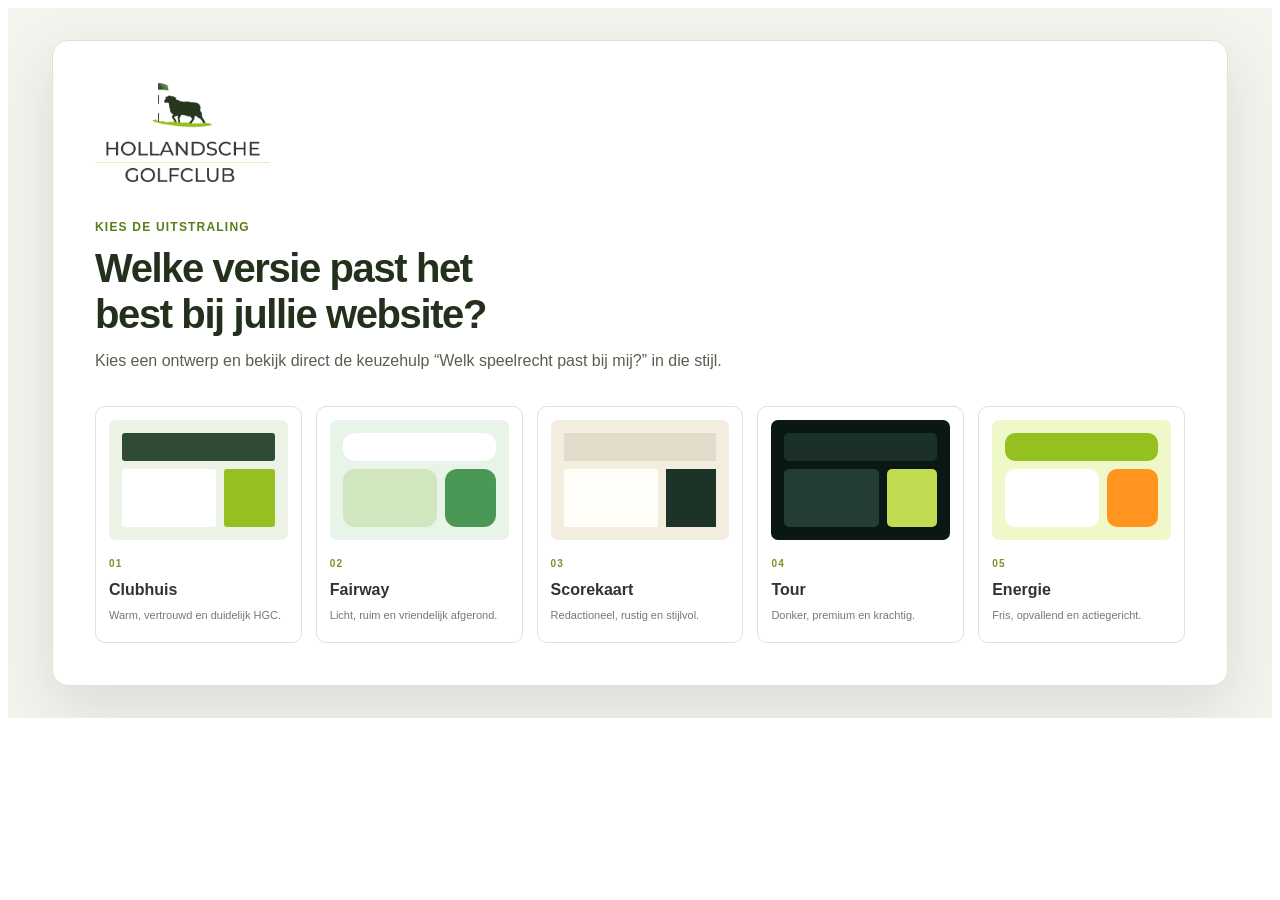
==== commit 9bea1e61: "Keuzehulp v2.7.0: tarieven 2027, lokaal in rondes, standaardteksten - Tarieven 2027 voor speelrechte" ====
--- a/index.html
+++ b/index.html
@@ -32,7 +32,7 @@
         <div class="hgc-calculator" data-calculator-mode="choice">
       <section class="calculator-shell" id="calculator" aria-labelledby="calculator-title">
         <div class="calculator-topbar">
-          <div><p class="eyebrow">HGC-keuzehulp</p><h2 id="calculator-title">Het best passende speelrecht</h2></div>
+          <div><p class="eyebrow">HGC-keuzehulp</p><h2 id="calculator-title">Het best passende speelrecht</h2><p class="calculator-topbar-intro">Twee stappen, ongeveer een minuut, zodat je weet wat je kosten zijn.</p></div>
           <div class="calculator-topbar-meta"><img class="calculator-brand-logo" src="wordpress/wp-content/plugins/hgc-keuzehulp/assets/hgc-logo.png" alt="Hollandsche Golfclub" /><p class="step-label" aria-live="polite">Stap <strong id="current-step">1</strong> van 2</p></div>
         </div>
         <div class="progress" aria-hidden="true"><span class="progress-bar" id="progress-bar"></span></div>
@@ -41,18 +41,18 @@
             <div class="step-heading"><span class="step-number">01</span><div><h3>Hoe ziet je golfjaar eruit?</h3><p>Vul per baantype in hoeveel rondes van 9 holes je speelt in 12 maanden.</p></div></div>
             <div class="round-plan-grid">
               <article class="round-plan-card">
-                <div class="round-plan-title"><span class="choice-icon">9</span><div><h4>Grote baan</h4><p>Par 3/4/5-baan</p></div></div>
+                <div class="round-plan-title"><div><h4>Grote baan</h4><p>Par 3/4/5-baan</p></div></div>
                 <div class="field-group">
-                <div class="field-label-row"><label for="large-rounds-number">Hoeveel rondes van 9 holes per 12 maanden?</label><div class="number-suffix"><input id="large-rounds-number" type="number" min="0" max="400" value="20" inputmode="numeric" /><span>rondes</span></div></div>
-                  <input id="large-rounds" class="range" type="range" min="0" max="400" value="20" /><div class="range-scale"><span>0</span><span>200</span><span>400</span></div>
+                <div class="field-label-row"><label for="large-rounds-number">Hoeveel rondes van 9 holes per 12 maanden?</label><div class="number-suffix"><input id="large-rounds-number" type="number" min="0" max="400" value="0" inputmode="numeric" /><span>rondes</span></div></div>
+                  <input id="large-rounds" class="range" type="range" min="0" max="400" value="0" /><div class="range-scale"><span>0</span><span>200</span><span>400</span></div>
                 </div>
                 <div class="field-group field-group--last"><label id="large-course-label" for="large-course">Op welke grote baan speel je meestal?</label><select id="large-course" aria-labelledby="large-course-label" required></select><p class="field-help" id="large-course-help">De baan bepaalt hoeveel credits een ronde kost.</p></div>
               </article>
               <article class="round-plan-card">
-                <div class="round-plan-title"><span class="choice-icon choice-icon--flag">⚑</span><div><h4>Kleine baan</h4><p>Shortgolfbaan / Par 3-baan</p></div></div>
+                <div class="round-plan-title"><div><h4>Kleine baan</h4><p>Shortgolfbaan / Par 3-baan</p></div></div>
                 <div class="field-group">
-                <div class="field-label-row"><label for="small-rounds-number">Hoeveel rondes per 12 maanden?</label><div class="number-suffix"><input id="small-rounds-number" type="number" min="0" max="400" value="10" inputmode="numeric" /><span>rondes</span></div></div>
-                  <input id="small-rounds" class="range" type="range" min="0" max="400" value="10" /><div class="range-scale"><span>0</span><span>200</span><span>400</span></div>
+                <div class="field-label-row"><label for="small-rounds-number">Hoeveel rondes per 12 maanden?</label><div class="number-suffix"><input id="small-rounds-number" type="number" min="0" max="400" value="0" inputmode="numeric" /><span>rondes</span></div></div>
+                  <input id="small-rounds" class="range" type="range" min="0" max="400" value="0" /><div class="range-scale"><span>0</span><span>200</span><span>400</span></div>
                 </div>
                 <div class="field-group field-group--last"><label id="small-course-label" for="small-course">Op welke kleine baan speel je meestal?</label><select id="small-course" aria-labelledby="small-course-label" required></select><p class="field-help" id="small-course-help">Voor Shortgolf gelden andere creditwaarden.</p></div>
               </article>
@@ -62,7 +62,7 @@
               <label class="toggle-row toggle-row--inline"><input id="off-peak" type="checkbox" /><span class="toggle" aria-hidden="true"></span><span><strong>Ik speel vooral in de daluren</strong><small>We nemen het dalurenspeelrecht mee als dat past.</small></span></label>
             </div>
             <div class="form-error" id="rounds-error" role="alert" hidden>Vul bij de grote of kleine baan minimaal 1 ronde in.</div>
-            <div class="form-actions form-actions--end"><button class="button button--primary" type="submit">Ontdek mijn beste speelrecht <span>→</span></button></div>
+            <div class="form-actions"><p class="form-actions-hint">Je hoeft niets exact te weten — een schatting is genoeg. In stap 2 kun je alles nog bijstellen.</p><button class="button button--primary" type="submit">Ontdek mijn beste speelrecht <span>→</span></button></div>
           </section>
           <section class="form-step result-step" data-step="2" hidden aria-live="polite">
             <div id="result-content"></div>
--- a/wordpress/wp-content/plugins/hgc-keuzehulp/styles.css
+++ b/wordpress/wp-content/plugins/hgc-keuzehulp/styles.css
@@ -1,7 +1,7 @@
 .hgc-calculator {
   --ink: #22301c;
   --ink-soft: #57604f;
-  --green: #7cb63a;
+  --green: #96c11f;
   --green-deep: #2f4d12;
   --green-light: #e9f2d8;
   --lime: #95c120;
@@ -15,7 +15,7 @@
 }
 
 .hgc-calculator, .hgc-calculator * { box-sizing: border-box; }
-.hgc-calculator { width: 100%; margin: 0; overflow: visible; color: var(--ink); font-family: "Poppins", Arial, sans-serif; }
+.hgc-calculator { width: 100%; margin: 0; overflow: visible; color: var(--ink); font-family: "Montserrat", Arial, sans-serif; }
 .hgc-calculator[data-calculator-mode="launcher"], .hgc-calculator[data-calculator-mode="comparison"] { padding: 32px; overflow: hidden; background: #f2f4ee; }
 .hgc-calculator button, .hgc-calculator input, .hgc-calculator select { font: inherit; }
 .hgc-calculator button, .hgc-calculator a { -webkit-tap-highlight-color: transparent; }
@@ -26,7 +26,7 @@
    hyphens aanzet, veranderde anders de weergave op de live site. */
 .hgc-calculator { line-height: 1.55; }
 .hgc-calculator, .hgc-calculator * { -webkit-hyphens: manual; hyphens: manual; }
-.hgc-calculator h1, .hgc-calculator h2, .hgc-calculator h3, .hgc-calculator h4, .hgc-calculator h5, .hgc-calculator h6 { margin-top: 0; color: var(--ink); font-family: "Poppins", Arial, sans-serif; text-transform: none; text-shadow: none; text-wrap: balance; }
+.hgc-calculator h1, .hgc-calculator h2, .hgc-calculator h3, .hgc-calculator h4, .hgc-calculator h5, .hgc-calculator h6 { margin-top: 0; color: var(--ink); font-family: "Montserrat", Arial, sans-serif; text-transform: none; text-shadow: none; text-wrap: balance; }
 .hgc-calculator p, .hgc-calculator li, .hgc-calculator small, .hgc-calculator strong, .hgc-calculator label, .hgc-calculator span { color: inherit; }
 
 /* Gecombineerde start: één rustige entree voor beide rekenroutes. */
@@ -36,7 +36,7 @@
 .hgc-calculator .launcher-hero::before { content: ""; width: 430px; height: 430px; position: absolute; top: -270px; right: 2%; border: 1px solid rgba(255,255,255,.13); border-radius: 50%; box-shadow: 0 0 0 62px rgba(255,255,255,.025), 0 0 0 125px rgba(255,255,255,.02); }
 .hgc-calculator .launcher-hero-copy { max-width: 700px; position: relative; z-index: 1; }
 .hgc-calculator .launcher-hero .eyebrow { color: #c4e36c; }
-.hgc-calculator .launcher-hero h2 { max-width: 690px; margin-bottom: 15px; color: white; font-size: clamp(31px, 4vw, 47px); line-height: 1.08; letter-spacing: -.035em; }
+.hgc-calculator .launcher-hero h2 { max-width: 690px; margin-bottom: 15px; color: white; font-size: clamp(28px, 3.2vw, 40px); line-height: 1.15; letter-spacing: -.02em; }
 .hgc-calculator .launcher-hero p:last-child { max-width: 620px; margin-bottom: 0; color: rgba(255,255,255,.78); font-size: 16px; line-height: 1.65; }
 .hgc-calculator .launcher-logo-card { width: 235px; min-height: 133px; padding: 22px 24px; display: grid; place-items: center; position: relative; z-index: 1; border: 1px solid rgba(255,255,255,.34); border-radius: 10px; background: rgba(255,255,255,.96); box-shadow: 0 14px 35px rgba(12,25,12,.18); }
 .hgc-calculator .launcher-logo-card img { display: block; width: 100%; height: auto; }
@@ -71,13 +71,14 @@
 
 .hgc-calculator .eyebrow { margin: 0 0 10px; color: #5a7d19; text-transform: uppercase; font-size: 12px; font-weight: 800; letter-spacing: .1em; }
 .hgc-calculator h1, .hgc-calculator h2, .hgc-calculator h3, .hgc-calculator h4, .hgc-calculator p { margin-top: 0; }
-.hgc-calculator h1, .hgc-calculator h2, .hgc-calculator h3, .hgc-calculator h4, .hgc-calculator .result-hero h3 { font-family: "Poppins", Arial, sans-serif; }
+.hgc-calculator h1, .hgc-calculator h2, .hgc-calculator h3, .hgc-calculator h4, .hgc-calculator .result-hero h3 { font-family: "Montserrat", Arial, sans-serif; }
 
 .hgc-calculator .calculator-shell { scroll-margin-top: 18px; max-width: none; margin: 0 auto; background: var(--paper); border: 1px solid #dfe5d8; border-radius: var(--radius); box-shadow: 0 14px 42px rgba(48, 62, 40, .1); position: relative; z-index: 2; overflow: hidden; }
-.hgc-calculator .calculator-topbar { padding: 34px 44px 24px; display: flex; justify-content: space-between; align-items: end; }
+.hgc-calculator .calculator-topbar { padding: 34px 44px 24px; display: flex; justify-content: space-between; align-items: flex-start; }
 .hgc-calculator .calculator-topbar { color: var(--ink); background: linear-gradient(135deg, #ffffff 0%, #f3f7e9 100%); }
 .hgc-calculator .calculator-topbar .eyebrow { color: #61831d; }
-.hgc-calculator .calculator-topbar h2 { margin-bottom: 0; font-size: 27px; font-weight: 700; }
+.hgc-calculator .calculator-topbar h2 { margin-bottom: 8px; font-size: 27px; font-weight: 700; }
+.hgc-calculator .calculator-topbar-intro { max-width: 480px; margin: 0 !important; color: var(--ink-soft); font-size: 14px; line-height: 1.6; }
 .hgc-calculator .calculator-topbar-meta { flex: 0 0 auto; display: grid; justify-items: end; gap: 9px; }
 .hgc-calculator .calculator-brand-logo { width: 148px; height: auto; display: block; }
 .hgc-calculator .step-label { margin: 0; color: #6f786b; font-size: 14px; }
@@ -99,6 +100,7 @@
 .hgc-calculator .number-suffix span { padding-right: 13px; color: var(--ink-soft); font-size: 13px; }
 .hgc-calculator .range { width: 100%; height: 8px; margin: 19px 0 4px; appearance: none; border-radius: 20px; background: linear-gradient(90deg, var(--green) 0 23%, #dfe5df 23%); accent-color: var(--green); }
 .hgc-calculator .range::-webkit-slider-thumb { appearance: none; width: 27px; height: 27px; border: 5px solid white; border-radius: 50%; background: var(--green); box-shadow: 0 2px 9px rgba(0,0,0,.18); cursor: pointer; }
+.hgc-calculator .range::-moz-range-thumb { width: 27px; height: 27px; box-sizing: border-box; border: 5px solid white; border-radius: 50%; background: var(--green); box-shadow: 0 2px 9px rgba(0,0,0,.18); cursor: pointer; }
 .hgc-calculator .range-scale { display: flex; justify-content: space-between; color: #839189; font-size: 12px; }
 .hgc-calculator .choice-grid { display: grid; gap: 12px; }
 .hgc-calculator .choice-grid--two { grid-template-columns: repeat(2, 1fr); }
@@ -109,8 +111,6 @@
 .hgc-calculator .choice-card input { position: absolute; opacity: 0; pointer-events: none; }
 .hgc-calculator .choice-card strong, .hgc-calculator .choice-card small { display: block; }
 .hgc-calculator .choice-card small { margin-top: 3px; color: var(--ink-soft); font-weight: 400; }
-.hgc-calculator .choice-icon { flex: 0 0 42px; width: 42px; height: 42px; display: grid; place-items: center; border-radius: 50%; background: var(--green-light); color: #5a7d19; font: 800 17px/1 "Poppins", sans-serif; }
-.hgc-calculator .choice-icon--flag { font-family: inherit; }
 .hgc-calculator .field-row { display: grid; grid-template-columns: 1.35fr .65fr; gap: 18px; }
 .hgc-calculator .round-plan-grid { margin-bottom: 30px; display: grid; grid-template-columns: 1fr; gap: 0; border: 1px solid #dce5d3; border-radius: 10px; background: #fff; box-shadow: 0 10px 28px rgba(48,62,40,.06); }
 .hgc-calculator .round-plan-card { min-width: 0; padding: 28px 30px; display: grid; grid-template-columns: 178px minmax(285px, 1fr) minmax(280px, 1fr); align-items: start; gap: 28px; border: 0; background: transparent; }
@@ -118,7 +118,6 @@
 .hgc-calculator .round-plan-card:first-child { border-radius: 9px 9px 0 0; }
 .hgc-calculator .round-plan-card:last-child { border-radius: 0 0 9px 9px; }
 .hgc-calculator .round-plan-title { margin: 0; padding: 1px 0 0; display: flex; align-items: center; gap: 13px; border: 0; }
-.hgc-calculator .round-plan-title .choice-icon { border-radius: 9px; }
 .hgc-calculator .round-plan-title h4 { margin: 0 0 4px; font-size: 20px; }
 .hgc-calculator .round-plan-title h4 { white-space: nowrap; }
 .hgc-calculator .round-plan-title p { margin: 0; color: var(--ink-soft); font-size: 12px; }
@@ -169,8 +168,15 @@
 .hgc-calculator .toggle-row strong, .hgc-calculator .toggle-row small { display: block; }
 .hgc-calculator .toggle-row small { margin-top: 3px; color: var(--ink-soft); font-size: 12px; }
 .hgc-calculator .toggle-row--compact { margin-top: 28px; }
-.hgc-calculator .form-actions { padding-top: 10px; display: flex; align-items: center; justify-content: space-between; gap: 14px; }
+.hgc-calculator .form-actions { padding-top: 22px; margin-top: 6px; display: flex; align-items: center; justify-content: space-between; gap: 20px; border-top: 1px solid #eceee6; flex-wrap: wrap; }
 .hgc-calculator .form-actions--end { justify-content: flex-end; }
+.hgc-calculator .form-actions-hint { max-width: 430px; margin: 0; color: #8a9382; font-size: 12px; line-height: 1.6; }
+
+/* Compacte kredietinfo direct onder de baankiezer: één regel voor de grote
+   baan, twee losse regels voor de kleine baan (HGC- en Shortgolf-tarief). */
+.hgc-calculator .field-help:has(.credit-chip) { margin-top: 8px; display: flex; flex-direction: column; gap: 5px; }
+.hgc-calculator .credit-chip { display: block; padding: 8px 11px; border-radius: 6px; background: #f4f7ec; color: #4a5544; font-size: 11.5px; line-height: 1.4; }
+.hgc-calculator .credit-chip--shortgolf { background: #f8ecd9; color: #7d5416; }
 .hgc-calculator .button { min-height: 52px; padding: 0 22px; border: 0; border-radius: 6px; display: inline-flex; align-items: center; justify-content: center; gap: 14px; text-decoration: none; cursor: pointer; font-weight: 700; transition: transform .18s, box-shadow .18s, background .18s; }
 .hgc-calculator .button:hover { transform: translateY(-2px); }
 .hgc-calculator .button--primary { background: var(--green); color: white; box-shadow: none; }
@@ -185,8 +191,8 @@
 .hgc-calculator .segmented-control input:checked + span { color: #5a7d19; background: white; box-shadow: 0 2px 8px rgba(0,0,0,.08); }
 .hgc-calculator .cost-panel { padding: 30px; border: 1px solid var(--line); border-radius: 6px; background: #f8f8f8; }
 .hgc-calculator .currency-input { display: flex; align-items: center; border-bottom: 2px solid var(--green); }
-.hgc-calculator .currency-input span { color: #5a7d19; font: 700 33px/1 "Poppins", sans-serif; }
-.hgc-calculator .currency-input input { width: 100%; padding: 6px 10px 9px; border: 0; outline: 0; background: transparent; color: var(--ink); font: 700 42px/1 "Poppins", sans-serif; }
+.hgc-calculator .currency-input span { color: #5a7d19; font: 700 33px/1 "Montserrat", sans-serif; }
+.hgc-calculator .currency-input input { width: 100%; padding: 6px 10px 9px; border: 0; outline: 0; background: transparent; color: var(--ink); font: 700 42px/1 "Montserrat", sans-serif; }
 .hgc-calculator .form-error { margin: -20px 0 18px; padding: 12px 15px; border-radius: 10px; color: #8b271f; background: #fce8e5; font-size: 13px; }
 
 .hgc-calculator .result-step { padding-top: 0; }
@@ -198,19 +204,19 @@
 .hgc-calculator .result-hero--equal { background: linear-gradient(135deg, #f5f8ef 0%, #e4ecd9 100%); }
 .hgc-calculator .result-check { width: 42px; height: 42px; margin: 0 auto 16px; display: grid; place-items: center; border-radius: 50%; color: white; background: #89b719; font-weight: 800; box-shadow: 0 7px 18px rgba(111,151,22,.22); }
 .hgc-calculator .result-hero .eyebrow { color: #63851d; }
-.hgc-calculator .result-hero h3 { max-width: 700px; margin: 0 auto 12px; font-size: clamp(31px, 4vw, 48px); line-height: 1.05; }
+.hgc-calculator .result-hero h3 { max-width: 700px; margin: 0 auto 12px; font-size: clamp(28px, 3.2vw, 40px); line-height: 1.15; }
 .hgc-calculator .result-hero > p:last-child { margin-bottom: 0; color: #707a6c; }
 .hgc-calculator .choice-costs { padding: 34px 0 4px; display: grid; grid-template-columns: repeat(3, minmax(0, 1fr)); gap: 14px; }
 .hgc-calculator .choice-costs article { padding: 22px; border: 1px solid var(--line); border-radius: 7px; background: white; }
 .hgc-calculator .choice-costs .choice-costs-total { border-color: #cadd98; background: #f5f9e9; }
 .hgc-calculator .choice-costs p { margin: 0 0 12px; color: var(--ink-soft); font-size: 11px; font-weight: 800; letter-spacing: .08em; text-transform: uppercase; }
-.hgc-calculator .choice-costs strong { display: block; color: var(--ink); font: 700 29px/1 "Poppins", sans-serif; }
+.hgc-calculator .choice-costs strong { display: block; color: var(--ink); font: 700 29px/1 "Montserrat", sans-serif; }
 .hgc-calculator .choice-costs article > span { display: block; margin-top: 7px; color: var(--ink-soft); font-size: 12px; }
 .hgc-calculator .comparison { padding: 40px 0 30px; display: grid; grid-template-columns: 1fr auto 1fr; align-items: stretch; gap: 22px; }
 .hgc-calculator .comparison article { padding: 24px; border: 1px solid var(--line); border-radius: 6px; }
 .hgc-calculator .comparison article p { margin-bottom: 15px; color: var(--ink-soft); font-size: 13px; font-weight: 700; text-transform: uppercase; letter-spacing: .09em; }
 .hgc-calculator .comparison strong, .hgc-calculator .comparison span, .hgc-calculator .comparison b { display: block; }
-.hgc-calculator .comparison strong { color: var(--ink); font: 700 35px/1 "Poppins", sans-serif; }
+.hgc-calculator .comparison strong { color: var(--ink); font: 700 35px/1 "Montserrat", sans-serif; }
 .hgc-calculator .comparison span { margin: 6px 0 18px; color: var(--ink-soft); font-size: 13px; }
 .hgc-calculator .comparison b { color: #5a7d19; font-size: 14px; }
 .hgc-calculator .comparison-hgc { border-color: #cadd98 !important; background: #f7faed; }
@@ -219,8 +225,8 @@
 .hgc-calculator .difference-card--extra { background: #f6d8c8; color: #71371e; }
 .hgc-calculator .difference-card--equal { background: var(--green-light); }
 .hgc-calculator .difference-card > span { font-size: 13px; font-weight: 700; text-transform: uppercase; letter-spacing: .12em; }
-.hgc-calculator .difference-card strong { font: 800 29px/1 "Poppins", sans-serif; }
-.hgc-calculator .difference-card small { font: 500 13px/1 "Poppins", sans-serif; }
+.hgc-calculator .difference-card strong { font: 800 29px/1 "Montserrat", sans-serif; }
+.hgc-calculator .difference-card small { font: 500 13px/1 "Montserrat", sans-serif; }
 .hgc-calculator .recommendation { margin-top: 30px; padding: 30px; border: 1px solid var(--line); border-radius: 6px; display: grid; grid-template-columns: 1fr auto; align-items: center; gap: 24px; }
 .hgc-calculator .recommendation--featured { border: 2px solid #bdd375; background: linear-gradient(135deg, #fff 0%, #f8fbeF 100%); box-shadow: 0 12px 30px rgba(75, 100, 36, .08); }
 .hgc-calculator .recommendation h4 { margin-bottom: 9px; font-size: 23px; }
@@ -228,37 +234,43 @@
 .hgc-calculator .recommendation ul { margin: 0; padding-left: 18px; color: var(--ink-soft); font-size: 12px; }
 .hgc-calculator .recommendation li + li { margin-top: 4px; }
 .hgc-calculator .package-instruction { padding: 12px 14px; border-left: 3px solid var(--green); color: var(--ink) !important; background: #f3f7e9; font-size: 13px; font-weight: 650; }
+.hgc-calculator .result-subheading { margin: 22px 0 10px; color: var(--ink); font: 700 15px/1.3 "Montserrat", sans-serif; }
 .hgc-calculator .registration-switch { margin: 0 0 22px; }
 .hgc-calculator .greenfee-note { margin: 14px 0 0; padding: 12px 14px; border-left: 3px solid var(--green); background: #f3f7e9; color: var(--ink); font-size: 13px; font-weight: 650; }
 .hgc-calculator .coverage-warning { margin: 14px 0 0; padding: 12px 14px; border-left: 3px solid var(--orange); background: #fdf2e6; color: var(--ink); font-size: 13px; font-weight: 650; }
 .hgc-calculator .registration-note { margin-bottom: 0 !important; font-size: 12px; }
 
 /* Gemengd speelbeeld: de bezoeker kiest zelf tussen beide speelrechten. */
-.hgc-calculator .advice-choice { display: grid; grid-template-columns: 1fr 1fr; gap: 20px; }
+.hgc-calculator .advice-intro { max-width: 640px; margin: 0 0 26px; color: var(--ink-soft); font-size: 14.5px; line-height: 1.65; }
+.hgc-calculator .advice-intro strong { color: var(--ink); font-weight: 600; }
+.hgc-calculator .advice-choice { display: grid; grid-template-columns: 1fr 1fr; gap: 20px; align-items: stretch; }
 .hgc-calculator .advice-choice--stacked { grid-template-columns: 1fr; }
-.hgc-calculator .advice-card { padding: 28px; border: 2px solid var(--line); border-radius: 8px; display: flex; flex-direction: column; background: white; box-shadow: 0 10px 28px rgba(48, 62, 40, .06); }
-.hgc-calculator .advice-card > * { flex: 0 0 auto; height: auto; max-height: none; min-height: 0; overflow: visible; }
+.hgc-calculator .advice-card { padding: 26px 28px; border: 1.5px solid var(--line); border-radius: 14px; display: flex; flex-direction: column; background: white; height: auto !important; max-height: none !important; overflow: visible !important; }
+.hgc-calculator .advice-card > * { flex: 0 0 auto; height: auto !important; max-height: none !important; min-height: 0; overflow: visible !important; }
 .hgc-calculator .advice-card > .button { margin-top: auto; }
-.hgc-calculator .advice-card--credits { border-color: #bdd375; background: linear-gradient(135deg, #fff 0%, #f8fbef 100%); }
-.hgc-calculator .advice-card--shortgolf { border-color: #f4c088; background: linear-gradient(135deg, #fff 0%, #fff6ec 100%); }
-.hgc-calculator .advice-card-question { margin-bottom: 14px; padding-bottom: 13px; border-bottom: 1px solid #e7ece0; color: var(--ink); font-size: 15px; font-weight: 800; }
-.hgc-calculator .advice-card--shortgolf .advice-card-question { border-bottom-color: #f6e0c6; }
+.hgc-calculator .advice-card--credits { border-color: #a8bd96; background: #f7fbef; }
+.hgc-calculator .advice-card--shortgolf { border-color: #e3c9a4; background: #fdf9f3; }
+.hgc-calculator .advice-card-question { margin-bottom: 16px; padding-bottom: 14px; border-bottom: 1px solid #dbe6c5; color: #3f6b18; font-size: 13px; font-weight: 600; }
+.hgc-calculator .advice-card--shortgolf .advice-card-question { border-bottom-color: #eddcc4; color: #a6702a; }
 .hgc-calculator .advice-card .eyebrow { margin-bottom: 6px; }
 .hgc-calculator .advice-card--shortgolf .eyebrow { color: var(--orange); }
 .hgc-calculator .advice-card h4 { margin-bottom: 12px; font-size: 20px; line-height: 1.3; }
-.hgc-calculator .advice-card-amount, .hgc-calculator .recommendation-amount, .hgc-calculator .next-option-amount { margin-bottom: 13px; color: var(--ink) !important; font: 800 32px/1 "Poppins", sans-serif; }
-.hgc-calculator .advice-card-amount small, .hgc-calculator .recommendation-amount small, .hgc-calculator .next-option-amount small { display: block; margin-top: 6px; color: var(--ink-soft); font: 500 13px/1.4 "Poppins", sans-serif; }
+.hgc-calculator .advice-card-amount, .hgc-calculator .recommendation-amount, .hgc-calculator .next-option-amount { margin-bottom: 13px; color: var(--ink) !important; font: 800 32px/1 "Montserrat", sans-serif; }
+.hgc-calculator .advice-card-amount small, .hgc-calculator .recommendation-amount small, .hgc-calculator .next-option-amount small { display: block; margin-top: 6px; color: var(--ink-soft); font: 500 13px/1.4 "Montserrat", sans-serif; }
 .hgc-calculator .next-option-amount { font-size: 24px; }
 .hgc-calculator .advice-card-coverage { margin-bottom: 13px; color: var(--ink-soft) !important; font-size: 13px; line-height: 1.55; }
+.hgc-calculator .advice-card-rounds { margin-bottom: 13px; color: var(--ink) !important; font: 700 15px/1.4 "Montserrat", sans-serif; }
+.hgc-calculator .advice-card-rounds small { display: block; margin-top: 4px; color: var(--ink-soft); font: 500 13px/1.4 "Montserrat", sans-serif; }
 .hgc-calculator .advice-card-instruction { margin-bottom: 20px; padding: 12px 14px; border-left: 3px solid var(--green); color: var(--ink) !important; background: #f3f7e9; font-size: 13px; font-weight: 650; }
 .hgc-calculator .advice-card--shortgolf .advice-card-instruction { border-left-color: var(--orange); background: #fdf2e6; }
-.hgc-calculator .advice-card-benefits-title { margin-bottom: 10px; color: var(--ink-soft) !important; font-size: 12px; font-weight: 800; text-transform: uppercase; letter-spacing: .09em; }
-.hgc-calculator .advice-card-benefits { margin: 0 0 22px; padding: 0; display: grid; gap: 9px; list-style: none; }
-.hgc-calculator .advice-card-benefits li { display: flex; align-items: flex-start; gap: 10px; color: var(--ink); font-size: 13px; font-weight: 600; line-height: 1.45; }
-.hgc-calculator .advice-card-benefits li span { flex: 0 0 20px; width: 20px; height: 20px; display: grid; place-items: center; border-radius: 50%; color: white; background: #7fa719; font-size: 11px; font-weight: 800; }
-.hgc-calculator .advice-card--shortgolf .advice-card-benefits li span { background: var(--orange); }
-.hgc-calculator [data-registration-row][hidden] { display: none !important; }
-.hgc-calculator .advice-card .button { margin-top: auto; }
+.hgc-calculator .advice-card .button { width: 100%; margin-top: auto; }
+
+/* Korte samenvatting onder de twee kaarten: geen advies, alleen de afweging
+   in één zin plus een link naar meer detail. */
+.hgc-calculator .advice-summary { margin-top: 22px; padding: 18px 22px; display: flex; justify-content: space-between; align-items: center; gap: 24px; flex-wrap: wrap; border: 1px solid var(--line); border-radius: 12px; background: #f6f7f1; }
+.hgc-calculator .advice-summary p { margin: 0; max-width: 620px; color: #3d4838; font-size: 13px; line-height: 1.6; }
+.hgc-calculator .advice-summary a { color: var(--green-deep); font-size: 13.5px; font-weight: 600; text-decoration: none; white-space: nowrap; }
+.hgc-calculator .advice-summary a:hover { text-decoration: underline; }
 .hgc-calculator .recommendation--shortgolf { border-color: #f4c088; background: linear-gradient(135deg, #fff 0%, #fff6ec 100%); }
 .hgc-calculator .recommendation--shortgolf .eyebrow { color: var(--orange); }
 .hgc-calculator .recommendation--shortgolf .package-instruction { border-left-color: var(--orange); background: #fdf2e6; }
@@ -365,6 +377,7 @@
 .hgc-calculator[data-design="energy"] .calculator-topbar { background: linear-gradient(135deg, #fff, #f1f9d5); }
 
 .hgc-calculator .result-disclaimer { margin: 0; padding-top: 18px; border-top: 1px solid var(--line); color: #76847e; font-size: 11px; line-height: 1.55; }
+.hgc-calculator .result-disclaimer + .result-disclaimer { border-top: 0; padding-top: 8px; }
 .hgc-calculator .result-disclaimer a { color: #5a7d19; }
 .hgc-calculator .form-actions--result { padding-top: 30px; }
 
@@ -393,34 +406,26 @@
 .hgc-calculator .choice-costs .choice-costs-total { background: #f7fbef; }
 .hgc-calculator .choice-costs p { display: flex; align-items: center; gap: 8px; margin: 0 0 12px; color: #8a9382; font-size: 10.5px; font-weight: 600; letter-spacing: .12em; text-transform: uppercase; }
 .hgc-calculator .choice-costs .choice-costs-total p { color: #4d7a1f; }
-.hgc-calculator .choice-costs strong { display: block; margin-bottom: 6px; color: var(--ink); font: 700 28px/1 "Poppins", sans-serif; }
+.hgc-calculator .choice-costs strong { display: block; margin-bottom: 6px; color: var(--ink); font: 700 28px/1 "Montserrat", sans-serif; }
 .hgc-calculator .choice-costs article > span { display: block; color: #57604f; font-size: 12.5px; line-height: 1.5; }
 .hgc-calculator .choice-costs--steps { grid-template-columns: 1fr 1fr; }
-.hgc-calculator .choice-costs--steps .stat-num { flex: none; width: 20px; height: 20px; display: inline-flex; align-items: center; justify-content: center; border-radius: 50%; background: #e4e6de; color: #57604f; font: 600 11px/1 "Poppins", sans-serif; }
+.hgc-calculator .choice-costs--steps .stat-num { flex: none; width: 20px; height: 20px; display: inline-flex; align-items: center; justify-content: center; border-radius: 50%; background: #e4e6de; color: #57604f; font: 600 11px/1 "Montserrat", sans-serif; }
 .hgc-calculator .choice-costs--steps .choice-costs-total .stat-num { background: #4d7a1f; color: #fff; }
 .hgc-calculator .choice-costs--steps strong { font-size: 34px; }
-.hgc-calculator .choice-costs--steps .stat-value-text { display: block; margin-bottom: 6px; color: var(--ink); font: 600 22px/1.25 "Poppins", sans-serif; }
-
-/* Inline vinkjeslijst direct onder het advies; vervangt de losse grote
-   voordelenkaart, die te veel afstand nam van het advies zelf. */
-.hgc-calculator .advice-checklist { margin: 22px 0 0; padding: 0; display: flex; flex-direction: column; gap: 10px; list-style: none; font-size: 13.5px; line-height: 1.5; color: #3d4838; }
-.hgc-calculator .advice-checklist li { display: flex; gap: 10px; }
-.hgc-calculator .advice-checklist li span { flex: none; color: #4d7a1f; font-weight: 600; }
-.hgc-calculator .recommendation--shortgolf .advice-checklist li span { color: var(--orange); }
+.hgc-calculator .choice-costs--steps .stat-value-text { display: block; margin-bottom: 6px; color: var(--ink); font: 600 22px/1.25 "Montserrat", sans-serif; }
 
 /* Alternatief: een zachte kaart met een zwevend label, geen felle contrastkleur. */
-.hgc-calculator .advice-alt { margin-top: 30px; position: relative; padding: 28px 30px 26px; border: 1.5px solid #cdd4c4; border-radius: 14px; background: #f6f7f1; }
+.hgc-calculator .advice-alt { margin-top: 30px; position: relative; padding: 28px 26px 26px; border: 1.5px solid #cdd4c4; border-radius: 14px; background: #f6f7f1; }
 .hgc-calculator .advice-alt-label { position: absolute; top: -11px; left: 26px; padding: 5px 12px; border-radius: 20px; color: #fff; background: #5f7a4a; font-size: 10.5px; font-weight: 600; letter-spacing: .1em; text-transform: uppercase; }
-.hgc-calculator .advice-alt-body { display: grid; grid-template-columns: 1fr 264px; gap: 34px; align-items: start; }
+.hgc-calculator .advice-alt-body { display: flex; flex-direction: column; gap: 6px; }
 .hgc-calculator .advice-alt h3 { margin: 0 0 6px; font-size: 23px; line-height: 1.25; }
 .hgc-calculator .advice-alt-amount { display: flex; align-items: baseline; gap: 10px; margin-bottom: 14px; }
-.hgc-calculator .advice-alt-amount strong { font: 700 26px/1 "Poppins", sans-serif; color: var(--ink); }
+.hgc-calculator .advice-alt-amount strong { font: 700 26px/1 "Montserrat", sans-serif; color: var(--ink); }
 .hgc-calculator .advice-alt-amount span { color: #57604f; font-size: 13px; }
-.hgc-calculator .advice-alt-note { margin-bottom: 16px; padding: 12px 14px; border-radius: 8px; background: #ecefe4; color: #3d4838; font-size: 12.5px; line-height: 1.6; }
-.hgc-calculator .advice-alt-box { display: flex; flex-direction: column; gap: 10px; padding: 20px; border: 1px solid #e2e6da; border-radius: 10px; background: #fff; }
-.hgc-calculator .advice-alt-box > p { margin: 0; color: #57604f; font-size: 12.5px; line-height: 1.55; }
-.hgc-calculator .advice-alt-box .button { display: flex; justify-content: space-between; padding: 14px 18px; border: 1.5px solid #5f7a4a; border-radius: 8px; background: #fff; color: #2f4d12; font-size: 14.5px; font-weight: 600; min-height: 0; }
-.hgc-calculator .advice-alt-box .button:hover { background: #f6f7f1; transform: none; }
+.hgc-calculator .advice-alt-note { margin-bottom: 0; padding: 12px 14px; border-radius: 8px; background: #ecefe4; color: #3d4838; font-size: 12.5px; line-height: 1.6; }
+.hgc-calculator .advice-alt-note p { margin: 0; }
+.hgc-calculator .advice-alt-list { margin: 8px 0 0; padding-left: 18px; }
+.hgc-calculator .advice-alt-list li { margin: 4px 0; }
 
 @media (max-width: 850px) {
   .hgc-calculator .design-options { grid-template-columns: repeat(2, minmax(0, 1fr)); }
@@ -504,7 +509,6 @@
   .hgc-calculator .result-step { padding-top: 0; }
   .hgc-calculator .result-hero { margin: 0 -22px; padding: 38px 22px 35px; }
   .hgc-calculator .result-topbar { margin: 0 -22px 24px; padding: 14px 22px; flex-direction: column; align-items: flex-start; }
-  .hgc-calculator .advice-alt-body { grid-template-columns: 1fr; }
   .hgc-calculator .choice-costs--steps { grid-template-columns: 1fr; }
   .hgc-calculator .choice-costs--steps article + article { border-left: 0; border-top: 1px solid var(--line); }
   .hgc-calculator .comparison { grid-template-columns: 1fr; gap: 10px; }
